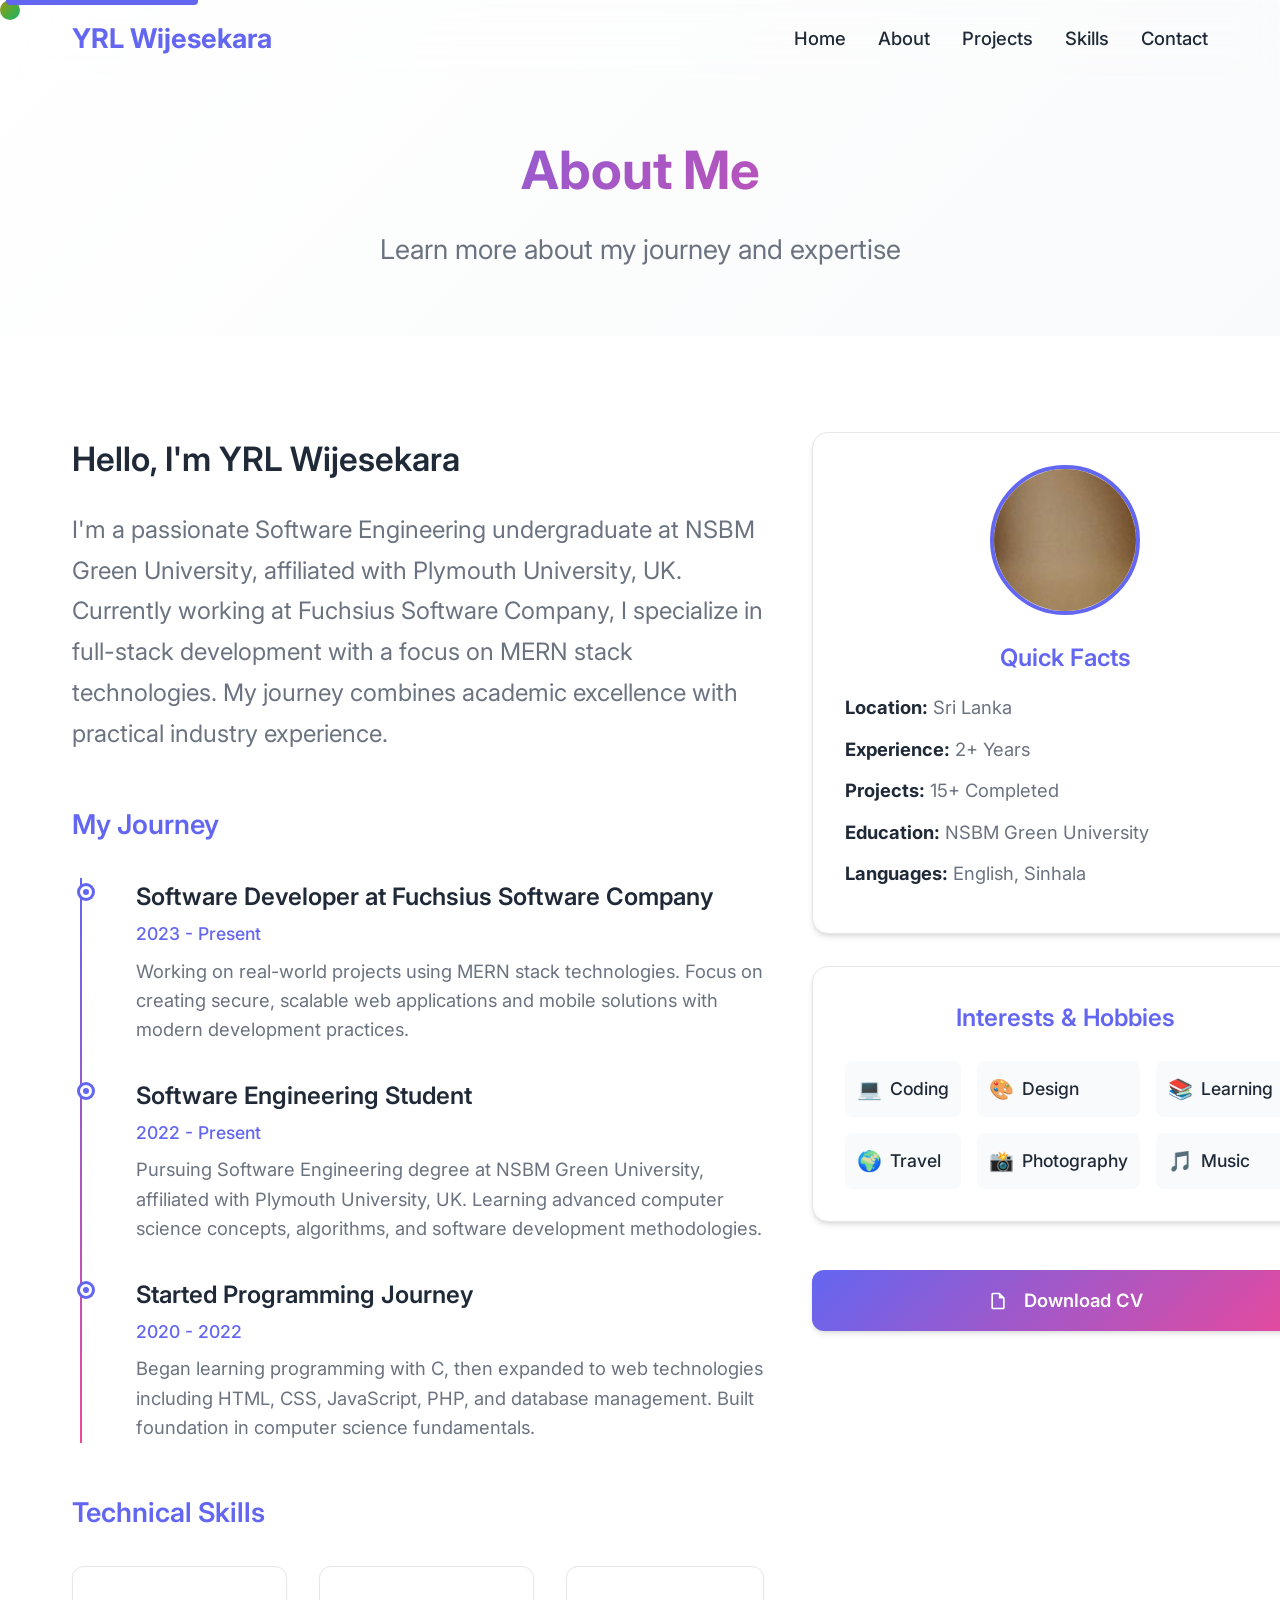
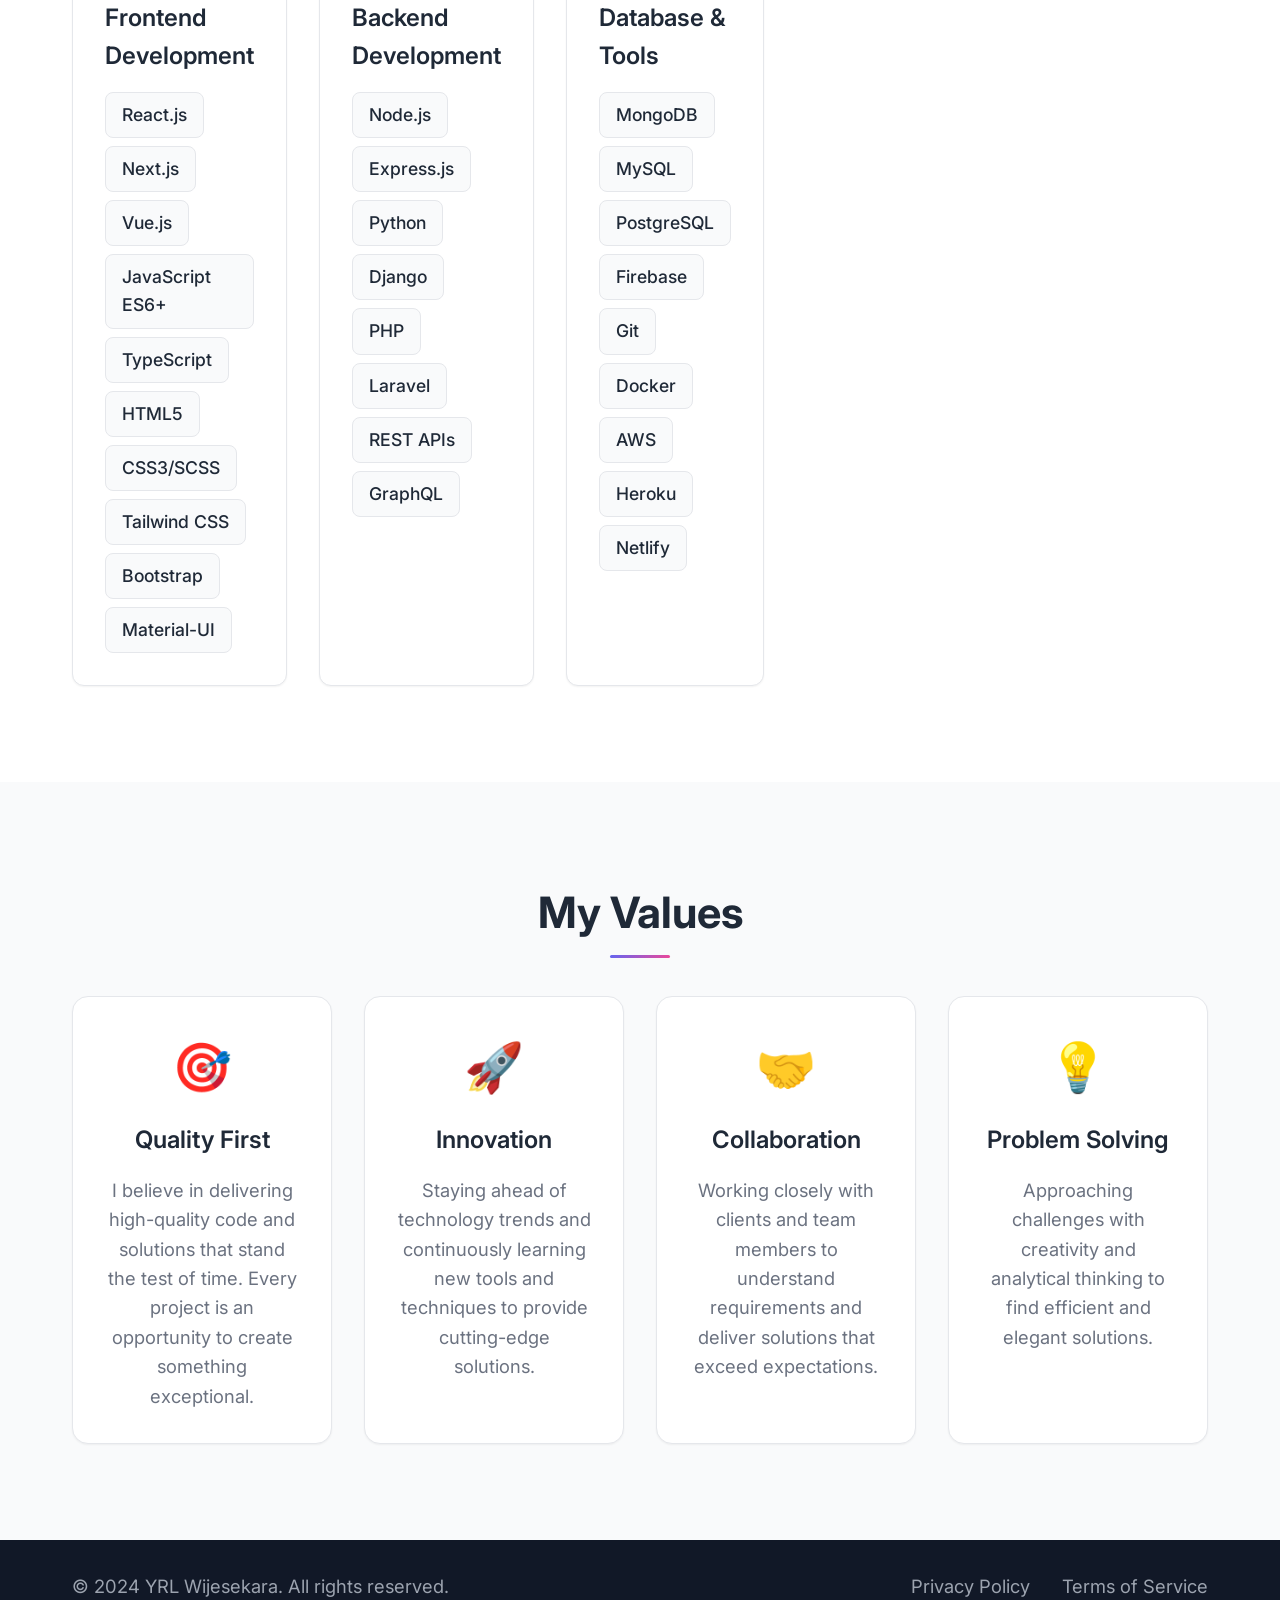
==== pages/about.html @ 7fda1eec "Create Home page of portfolio" ====
<!DOCTYPE html>
<html lang="en">
<head>
    <meta charset="UTF-8">
    <meta name="viewport" content="width=device-width, initial-scale=1.0">
    <title>About - YRL Wijesekara Portfolio</title>
    <link rel="stylesheet" href="../styles.css">
    <link rel="preconnect" href="https://fonts.googleapis.com">
    <link rel="preconnect" href="https://fonts.gstatic.com" crossorigin>
    <link href="https://fonts.googleapis.com/css2?family=Inter:wght@300;400;500;600;700&display=swap" rel="stylesheet">
    <link rel="stylesheet" href="https://cdn.jsdelivr.net/npm/bootstrap-icons@1.11.1/font/bootstrap-icons.css">
</head>
<body>
    <div class="cursor-follower"></div>
    
    <nav class="navbar" role="navigation" aria-label="Main navigation">
        <div class="nav-container">
            <a href="../index.html" class="nav-brand">YRL Wijesekara</a>
            <ul class="nav-menu">
                <li><a href="../index.html" class="nav-link">Home</a></li>
                <li><a href="about.html" class="nav-link active">About</a></li>
                <li><a href="projects.html" class="nav-link">Projects</a></li>
                <li><a href="skills.html" class="nav-link">Skills</a></li>
                <li><a href="contact.html" class="nav-link">Contact</a></li>
            </ul>
            <button class="nav-toggle" aria-label="Toggle navigation menu" id="navToggle">
                <i class="bi bi-list" id="menuIcon"></i>
            </button>
        </div>
        <div class="nav-progress"></div>
    </nav>

    <main>
        <section class="page-hero">
            <div class="container">
                <div class="page-hero-content">
                    <h1 class="page-title reveal-text">About Me</h1>
                    <p class="page-subtitle reveal-text">Learn more about my journey and expertise</p>
                </div>
            </div>
        </section>

        <section class="about-detailed">
            <div class="container">
                <div class="about-grid-detailed">
                    <div class="about-content">
                        <div class="about-intro reveal-text">
                            <h2>Hello, I'm YRL Wijesekara</h2>
                            <p>
                                I'm a passionate Software Engineering undergraduate at NSBM Green University, affiliated with Plymouth University, UK. 
                                Currently working at Fuchsius Software Company, I specialize in full-stack development with a focus on MERN stack technologies. 
                                My journey combines academic excellence with practical industry experience.
                            </p>
                        </div>

                        <div class="experience-timeline reveal-text">
                            <h3>My Journey</h3>
                            <div class="timeline">
                                <div class="timeline-item">
                                    <div class="timeline-dot"></div>
                                    <div class="timeline-content">
                                        <h4>Software Developer at Fuchsius Software Company</h4>
                                        <span class="timeline-date">2023 - Present</span>
                                        <p>Working on real-world projects using MERN stack technologies. 
                                           Focus on creating secure, scalable web applications and mobile solutions with modern development practices.</p>
                                    </div>
                                </div>
                                <div class="timeline-item">
                                    <div class="timeline-dot"></div>
                                    <div class="timeline-content">
                                        <h4>Software Engineering Student</h4>
                                        <span class="timeline-date">2022 - Present</span>
                                        <p>Pursuing Software Engineering degree at NSBM Green University, affiliated with Plymouth University, UK. 
                                           Learning advanced computer science concepts, algorithms, and software development methodologies.</p>
                                    </div>
                                </div>
                                <div class="timeline-item">
                                    <div class="timeline-dot"></div>
                                    <div class="timeline-content">
                                        <h4>Started Programming Journey</h4>
                                        <span class="timeline-date">2020 - 2022</span>
                                        <p>Began learning programming with C, then expanded to web technologies including HTML, CSS, JavaScript, 
                                           PHP, and database management. Built foundation in computer science fundamentals.</p>
                                    </div>
                                </div>
                            </div>
                        </div>

                        <div class="skills-detailed reveal-text">
                            <h3>Technical Skills</h3>
                            <div class="skills-categories">
                                <div class="skill-category-detailed">
                                    <h4>Frontend Development</h4>
                                    <div class="skills-list">
                                        <span class="skill-tag">React.js</span>
                                        <span class="skill-tag">Next.js</span>
                                        <span class="skill-tag">Vue.js</span>
                                        <span class="skill-tag">JavaScript ES6+</span>
                                        <span class="skill-tag">TypeScript</span>
                                        <span class="skill-tag">HTML5</span>
                                        <span class="skill-tag">CSS3/SCSS</span>
                                        <span class="skill-tag">Tailwind CSS</span>
                                        <span class="skill-tag">Bootstrap</span>
                                        <span class="skill-tag">Material-UI</span>
                                    </div>
                                </div>
                                <div class="skill-category-detailed">
                                    <h4>Backend Development</h4>
                                    <div class="skills-list">
                                        <span class="skill-tag">Node.js</span>
                                        <span class="skill-tag">Express.js</span>
                                        <span class="skill-tag">Python</span>
                                        <span class="skill-tag">Django</span>
                                        <span class="skill-tag">PHP</span>
                                        <span class="skill-tag">Laravel</span>
                                        <span class="skill-tag">REST APIs</span>
                                        <span class="skill-tag">GraphQL</span>
                                    </div>
                                </div>
                                <div class="skill-category-detailed">
                                    <h4>Database & Tools</h4>
                                    <div class="skills-list">
                                        <span class="skill-tag">MongoDB</span>
                                        <span class="skill-tag">MySQL</span>
                                        <span class="skill-tag">PostgreSQL</span>
                                        <span class="skill-tag">Firebase</span>
                                        <span class="skill-tag">Git</span>
                                        <span class="skill-tag">Docker</span>
                                        <span class="skill-tag">AWS</span>
                                        <span class="skill-tag">Heroku</span>
                                        <span class="skill-tag">Netlify</span>
                                    </div>
                                </div>
                            </div>
                        </div>
                    </div>
                    
                    <div class="about-sidebar">
                        <div class="profile-card reveal-text">
                            <div class="profile-image">
                                <img src="../assets/images/profile/image.jpeg" alt="Profile" loading="lazy">
                            </div>
                            <div class="profile-info">
                                <h3>Quick Facts</h3>
                                <ul class="facts-list">
                                    <li><strong>Location:</strong> Sri Lanka</li>
                                    <li><strong>Experience:</strong> 2+ Years</li>
                                    <li><strong>Projects:</strong> 15+ Completed</li>
                                    <li><strong>Education:</strong> NSBM Green University</li>
                                    <li><strong>Languages:</strong> English, Sinhala</li>
                                </ul>
                            </div>
                        </div>

                        <div class="interests-card reveal-text">
                            <h3>Interests & Hobbies</h3>
                            <div class="interests-grid">
                                <div class="interest-item">
                                    <span class="interest-icon">💻</span>
                                    <span>Coding</span>
                                </div>
                                <div class="interest-item">
                                    <span class="interest-icon">🎨</span>
                                    <span>Design</span>
                                </div>
                                <div class="interest-item">
                                    <span class="interest-icon">📚</span>
                                    <span>Learning</span>
                                </div>
                                <div class="interest-item">
                                    <span class="interest-icon">🌍</span>
                                    <span>Travel</span>
                                </div>
                                <div class="interest-item">
                                    <span class="interest-icon">📸</span>
                                    <span>Photography</span>
                                </div>
                                <div class="interest-item">
                                    <span class="interest-icon">🎵</span>
                                    <span>Music</span>
                                </div>
                            </div>
                        </div>

                        <div class="download-cv reveal-text">
                            <a href="#" class="btn btn-primary btn-full">
                                <svg viewBox="0 0 24 24" width="20" height="20">
                                    <path fill="currentColor" d="M14,2H6A2,2 0 0,0 4,4V20A2,2 0 0,0 6,22H18A2,2 0 0,0 20,20V8L14,2M18,20H6V4H13V9H18V20Z"/>
                                </svg>
                                Download CV
                            </a>
                        </div>
                    </div>
                </div>
            </div>
        </section>

        <section class="values-section">
            <div class="container">
                <h2 class="section-title reveal-text">My Values</h2>
                <div class="values-grid">
                    <div class="value-card reveal-text">
                        <div class="value-icon">🎯</div>
                        <h3>Quality First</h3>
                        <p>I believe in delivering high-quality code and solutions that stand the test of time. Every project is an opportunity to create something exceptional.</p>
                    </div>
                    <div class="value-card reveal-text">
                        <div class="value-icon">🚀</div>
                        <h3>Innovation</h3>
                        <p>Staying ahead of technology trends and continuously learning new tools and techniques to provide cutting-edge solutions.</p>
                    </div>
                    <div class="value-card reveal-text">
                        <div class="value-icon">🤝</div>
                        <h3>Collaboration</h3>
                        <p>Working closely with clients and team members to understand requirements and deliver solutions that exceed expectations.</p>
                    </div>
                    <div class="value-card reveal-text">
                        <div class="value-icon">💡</div>
                        <h3>Problem Solving</h3>
                        <p>Approaching challenges with creativity and analytical thinking to find efficient and elegant solutions.</p>
                    </div>
                </div>
            </div>
        </section>
    </main>

    <footer class="footer">
        <div class="container">
            <div class="footer-content">
                <p>&copy; 2024 YRL Wijesekara. All rights reserved.</p>
                <div class="footer-links">
                    <a href="#" class="footer-link">Privacy Policy</a>
                    <a href="#" class="footer-link">Terms of Service</a>
                </div>
            </div>
        </div>
    </footer>

    <script src="../script.js"></script>
</body>
</html>
---- styles.css ----
:root {
  --primary-color: #6366f1;
  --primary-dark: #4f46e5;
  --secondary-color: #ec4899;
  --accent-color: #10b981;
  --text-primary: #1f2937;
  --text-secondary: #6b7280;
  --text-light: #9ca3af;
  --bg-primary: #ffffff;
  --bg-secondary: #f9fafb;
  --bg-dark: #111827;
  --surface: #ffffff;
  --surface-hover: #f3f4f6;
  --border-color: #e5e7eb;
  --shadow-sm: 0 1px 2px 0 rgb(0 0 0 / 0.05);
  --shadow-md: 0 4px 6px -1px rgb(0 0 0 / 0.1), 0 2px 4px -2px rgb(0 0 0 / 0.1);
  --shadow-lg: 0 10px 15px -3px rgb(0 0 0 / 0.1), 0 4px 6px -4px rgb(0 0 0 / 0.1);
  --shadow-xl: 0 20px 25px -5px rgb(0 0 0 / 0.1), 0 8px 10px -6px rgb(0 0 0 / 0.1);
  --gradient-primary: linear-gradient(135deg, var(--primary-color), var(--secondary-color));
  --gradient-secondary: linear-gradient(135deg, var(--accent-color), var(--primary-color));
  --glass-bg: rgba(255, 255, 255, 0.1);
  --glass-border: rgba(255, 255, 255, 0.2);
  --blur-amount: blur(20px);
  --border-radius-sm: 0.375rem;
  --border-radius-md: 0.5rem;
  --border-radius-lg: 0.75rem;
  --border-radius-xl: 1rem;
  --transition-fast: 0.15s ease;
  --transition-normal: 0.3s ease;
  --transition-slow: 0.5s ease;
  --font-size-xs: clamp(0.75rem, 0.7rem + 0.25vw, 1rem);
  --font-size-sm: clamp(0.875rem, 0.8rem + 0.375vw, 1.125rem);
  --font-size-base: clamp(1rem, 0.95rem + 0.25vw, 1.25rem);
  --font-size-lg: clamp(1.125rem, 1rem + 0.625vw, 1.5rem);
  --font-size-xl: clamp(1.25rem, 1.1rem + 0.75vw, 1.875rem);
  --font-size-2xl: clamp(1.5rem, 1.3rem + 1vw, 2.25rem);
  --font-size-3xl: clamp(1.875rem, 1.6rem + 1.375vw, 3rem);
  --font-size-4xl: clamp(2.25rem, 1.9rem + 1.75vw, 3.75rem);
  --container-padding: clamp(1rem, 4vw, 2rem);
  --section-padding: clamp(3rem, 8vw, 6rem);
}

@media (prefers-color-scheme: dark) {
  :root {
    --text-primary: #f9fafb;
    --text-secondary: #d1d5db;
    --text-light: #9ca3af;
    --bg-primary: #111827;
    --bg-secondary: #1f2937;
    --bg-dark: #030712;
    --surface: #1f2937;
    --surface-hover: #374151;
    --border-color: #374151;
    --glass-bg: rgba(0, 0, 0, 0.3);
    --glass-border: rgba(255, 255, 255, 0.1);
  }
}

@media (prefers-reduced-motion: reduce) {
  *,
  *::before,
  *::after {
    animation-duration: 0.01ms !important;
    animation-iteration-count: 1 !important;
    transition-duration: 0.01ms !important;
  }
}

* {
  margin: 0;
  padding: 0;
  box-sizing: border-box;
}

html {
  scroll-behavior: smooth;
  scroll-padding-top: 4rem;
}

body {
  font-family: 'Inter', -apple-system, BlinkMacSystemFont, 'Segoe UI', Roboto, sans-serif;
  font-size: var(--font-size-base);
  line-height: 1.6;
  color: var(--text-primary);
  background-color: var(--bg-primary);
  overflow-x: hidden;
}

.container {
  max-width: 1200px;
  margin: 0 auto;
  padding: 0 var(--container-padding);
}

.cursor-follower {
  position: fixed;
  top: 0;
  left: 0;
  width: 20px;
  height: 20px;
  background: var(--gradient-primary);
  border-radius: 50%;
  pointer-events: none;
  z-index: 9999;
  opacity: 0;
  transform: translate(-50%, -50%);
  transition: opacity var(--transition-fast), transform var(--transition-fast);
  mix-blend-mode: difference;
}

.navbar {
  position: fixed;
  top: 0;
  left: 0;
  right: 0;
  z-index: 1000;
  background: rgba(255, 255, 255, 0.95);
  backdrop-filter: var(--blur-amount);
  border-bottom: 1px solid var(--border-color);
  transition: all var(--transition-normal);
}

.nav-container {
  display: flex;
  justify-content: space-between;
  align-items: center;
  padding: 1rem var(--container-padding);
  max-width: 1200px;
  margin: 0 auto;
}

.nav-brand {
  font-size: var(--font-size-xl);
  font-weight: 700;
  color: var(--primary-color);
  text-decoration: none;
  transition: transform var(--transition-fast);
}

.nav-brand:hover {
  transform: scale(1.05);
}

.nav-menu {
  display: none;
  list-style: none;
  gap: 2rem;
}

.nav-link {
  color: var(--text-primary);
  text-decoration: none;
  font-weight: 500;
  position: relative;
  transition: color var(--transition-fast);
}

.nav-link::after {
  content: '';
  position: absolute;
  bottom: -4px;
  left: 0;
  width: 0;
  height: 2px;
  background: var(--gradient-primary);
  transition: width var(--transition-normal);
}

.nav-link:hover {
  color: var(--primary-color);
}

.nav-link:hover::after {
  width: 100%;
}

.nav-toggle {
  display: none;
  background: none;
  border: none;
  cursor: pointer;
  padding: 8px;
  font-size: 1.5rem;
  color: var(--text-primary);
  transition: color var(--transition-normal);
}

.nav-toggle:hover {
  color: var(--primary-color);
}

.nav-toggle i {
  transition: transform var(--transition-normal);
}

.nav-progress {
  position: absolute;
  bottom: 0;
  left: 0;
  height: 2px;
  background: var(--gradient-primary);
  width: 0;
  transition: width var(--transition-fast);
}

.hero {
  min-height: 100vh;
  display: flex;
  align-items: center;
  background: linear-gradient(135deg, var(--bg-primary) 0%, var(--bg-secondary) 100%);
  position: relative;
  overflow: hidden;
}

.hero::before {
  content: '';
  position: absolute;
  top: 0;
  left: 0;
  right: 0;
  bottom: 0;
  background: radial-gradient(circle at 20% 80%, rgba(99, 102, 241, 0.1) 0%, transparent 50%),
              radial-gradient(circle at 80% 20%, rgba(236, 72, 153, 0.1) 0%, transparent 50%);
  pointer-events: none;
}

.hero-container {
  display: grid;
  grid-template-columns: 1fr;
  gap: 3rem;
  align-items: center;
  justify-items: center;
  position: relative;
  z-index: 1;
  min-height: 80vh;
  text-align: center;
}

.hero-content {
  text-align: center;
  max-width: 800px;
  width: 100%;
}

.hero-visual {
  display: flex;
  justify-content: center;
  align-items: center;
  position: relative;
}

.hero-title {
  font-size: var(--font-size-4xl);
  font-weight: 700;
  margin-bottom: 1rem;
  line-height: 1.2;
}

.hero-name {
  background: var(--gradient-primary);
  -webkit-background-clip: text;
  background-clip: text;
  -webkit-text-fill-color: transparent;
  display: block;
}

.hero-subtitle {
  font-size: var(--font-size-xl);
  color: var(--text-secondary);
  margin-bottom: 1rem;
  font-weight: 500;
}

.hero-description {
  font-size: var(--font-size-lg);
  color: var(--text-secondary);
  margin-bottom: 2rem;
  max-width: 600px;
  margin-left: auto;
  margin-right: auto;
}

.hero-buttons {
  display: flex;
  flex-wrap: wrap;
  gap: 1rem;
  justify-content: center;
}

.btn {
  display: inline-flex;
  align-items: center;
  gap: 0.5rem;
  padding: 1rem 2rem;
  border: none;
  border-radius: var(--border-radius-lg);
  font-size: var(--font-size-base);
  font-weight: 600;
  text-decoration: none;
  cursor: pointer;
  transition: all var(--transition-normal);
  position: relative;
  overflow: hidden;
}

.btn::before {
  content: '';
  position: absolute;
  top: 0;
  left: -100%;
  width: 100%;
  height: 100%;
  background: linear-gradient(90deg, transparent, rgba(255, 255, 255, 0.2), transparent);
  transition: left var(--transition-slow);
}

.btn:hover::before {
  left: 100%;
}

.btn-primary {
  background: var(--gradient-primary);
  color: white;
  box-shadow: var(--shadow-md);
}

.btn-primary:hover {
  transform: translateY(-2px);
  box-shadow: var(--shadow-lg);
}

.btn-secondary {
  background: transparent;
  color: var(--primary-color);
  border: 2px solid var(--primary-color);
}

.btn-secondary:hover {
  background: var(--primary-color);
  color: white;
  transform: translateY(-2px);
}

.hero-visual {
  display: flex;
  justify-content: center;
  align-items: center;
  position: relative;
  min-height: 300px;
}

.floating-shapes {
  position: relative;
  width: 300px;
  height: 300px;
}

.shape {
  position: absolute;
  border-radius: var(--border-radius-xl);
  background: var(--gradient-primary);
  opacity: 0.1;
  animation: float 6s ease-in-out infinite;
}

.shape-1 {
  width: 100px;
  height: 100px;
  top: 20%;
  left: 10%;
  animation-delay: 0s;
}

.shape-2 {
  width: 80px;
  height: 80px;
  top: 60%;
  right: 20%;
  animation-delay: 2s;
}

.shape-3 {
  width: 60px;
  height: 60px;
  bottom: 10%;
  left: 50%;
  animation-delay: 4s;
}

@keyframes float {
  0%, 100% { transform: translateY(0px) rotate(0deg); }
  33% { transform: translateY(-20px) rotate(5deg); }
  66% { transform: translateY(10px) rotate(-3deg); }
}

section {
  padding: var(--section-padding) 0;
}

.section-title {
  font-size: var(--font-size-3xl);
  font-weight: 700;
  text-align: center;
  margin-bottom: 3rem;
  position: relative;
}

.section-title::after {
  content: '';
  position: absolute;
  bottom: -10px;
  left: 50%;
  transform: translateX(-50%);
  width: 60px;
  height: 3px;
  background: var(--gradient-primary);
  border-radius: 2px;
}

.about {
  background: var(--bg-secondary);
}

.about-grid {
  display: grid;
  grid-template-columns: 1fr;
  gap: 3rem;
  align-items: center;
}

.about-text p {
  font-size: var(--font-size-lg);
  color: var(--text-secondary);
  margin-bottom: 1.5rem;
  line-height: 1.7;
}

.stats {
  display: grid;
  grid-template-columns: repeat(auto-fit, minmax(150px, 1fr));
  gap: 2rem;
  margin-top: 2rem;
}

.stat-item {
  text-align: center;
  padding: 1.5rem;
  background: var(--surface);
  border-radius: var(--border-radius-lg);
  box-shadow: var(--shadow-sm);
  transition: transform var(--transition-normal), box-shadow var(--transition-normal);
}

.stat-item:hover {
  transform: translateY(-5px);
  box-shadow: var(--shadow-md);
}

.stat-number {
  display: block;
  font-size: var(--font-size-3xl);
  font-weight: 700;
  color: var(--primary-color);
  margin-bottom: 0.5rem;
}

.stat-label {
  font-size: var(--font-size-sm);
  color: var(--text-secondary);
  font-weight: 500;
}

.about-image {
  display: flex;
  justify-content: center;
}

.image-placeholder {
  width: 300px;
  height: 400px;
  background: var(--gradient-primary);
  border-radius: var(--border-radius-xl);
  position: relative;
  overflow: hidden;
}

.image-overlay {
  position: absolute;
  top: 0;
  left: 0;
  right: 0;
  bottom: 0;
  background: rgba(0, 0, 0, 0.2);
  opacity: 0;
  transition: opacity var(--transition-normal);
}

.image-placeholder:hover .image-overlay {
  opacity: 1;
}

.projects-grid {
  display: grid;
  grid-template-columns: repeat(auto-fit, minmax(300px, 1fr));
  gap: 2rem;
}

.project-card {
  background: var(--surface);
  border-radius: var(--border-radius-xl);
  overflow: hidden;
  box-shadow: var(--shadow-sm);
  transition: all var(--transition-normal);
  border: 1px solid var(--border-color);
}

.project-card:hover {
  transform: translateY(-10px);
  box-shadow: var(--shadow-xl);
  border-color: var(--primary-color);
}

.project-image {
  position: relative;
  height: 200px;
  overflow: hidden;
}

.project-placeholder {
  width: 100%;
  height: 100%;
  background: var(--gradient-secondary);
  transition: transform var(--transition-slow);
}

.project-card:hover .project-placeholder {
  transform: scale(1.1);
}

.project-overlay {
  position: absolute;
  top: 0;
  left: 0;
  right: 0;
  bottom: 0;
  background: rgba(0, 0, 0, 0.8);
  display: flex;
  align-items: center;
  justify-content: center;
  opacity: 0;
  transition: opacity var(--transition-normal);
}

.project-card:hover .project-overlay {
  opacity: 1;
}

.project-links {
  display: flex;
  gap: 1rem;
}

.project-link {
  display: flex;
  align-items: center;
  justify-content: center;
  width: 50px;
  height: 50px;
  background: var(--surface);
  border-radius: 50%;
  color: var(--text-primary);
  text-decoration: none;
  transition: all var(--transition-normal);
}

.project-link:hover {
  background: var(--primary-color);
  color: white;
  transform: scale(1.1);
}

.project-content {
  padding: 1.5rem;
}

.project-title {
  font-size: var(--font-size-xl);
  font-weight: 600;
  margin-bottom: 0.5rem;
  color: var(--text-primary);
}

.project-description {
  color: var(--text-secondary);
  margin-bottom: 1rem;
  line-height: 1.6;
}

.project-tech {
  display: flex;
  flex-wrap: wrap;
  gap: 0.5rem;
}

.tech-tag {
  padding: 0.25rem 0.75rem;
  background: var(--bg-secondary);
  color: var(--primary-color);
  border-radius: var(--border-radius-sm);
  font-size: var(--font-size-sm);
  font-weight: 500;
  border: 1px solid var(--border-color);
}

.skills {
  background: var(--bg-secondary);
}

.skills-grid {
  display: grid;
  grid-template-columns: repeat(auto-fit, minmax(300px, 1fr));
  gap: 2rem;
}

.skill-category {
  background: var(--surface);
  padding: 2rem;
  border-radius: var(--border-radius-xl);
  box-shadow: var(--shadow-sm);
  transition: transform var(--transition-normal), box-shadow var(--transition-normal);
}

.skill-category:hover {
  transform: translateY(-5px);
  box-shadow: var(--shadow-lg);
}

.skill-category-title {
  font-size: var(--font-size-xl);
  font-weight: 600;
  margin-bottom: 1.5rem;
  color: var(--primary-color);
}

.skill-items {
  display: flex;
  flex-direction: column;
  gap: 1rem;
}

.skill-item {
  display: flex;
  flex-direction: column;
  gap: 0.5rem;
}

.skill-name {
  font-weight: 500;
  color: var(--text-primary);
}

.skill-bar {
  height: 8px;
  background: var(--bg-secondary);
  border-radius: 4px;
  overflow: hidden;
  position: relative;
}

.skill-progress {
  height: 100%;
  background: var(--gradient-primary);
  border-radius: 4px;
  width: 0;
  transition: width 1s ease-out;
  position: relative;
}

.skill-progress::after {
  content: '';
  position: absolute;
  top: 0;
  left: -100%;
  width: 100%;
  height: 100%;
  background: linear-gradient(90deg, transparent, rgba(255, 255, 255, 0.4), transparent);
  animation: shimmer 2s infinite;
}

@keyframes shimmer {
  0% { left: -100%; }
  100% { left: 100%; }
}

.contact-content {
  display: grid;
  grid-template-columns: 1fr;
  gap: 3rem;
  max-width: 1000px;
  margin: 0 auto;
}

/* Wider form specifically for index page */
#contact .contact-form {
  max-width: 600px;
  width: 100%;
  margin: 0 auto;
}

.contact-info h3 {
  font-size: var(--font-size-2xl);
  font-weight: 600;
  margin-bottom: 1rem;
  color: var(--text-primary);
}

.contact-info p {
  font-size: var(--font-size-lg);
  color: var(--text-secondary);
  margin-bottom: 2rem;
  line-height: 1.6;
}

.contact-methods {
  display: flex;
  flex-direction: column;
  gap: 1rem;
}

.contact-method {
  display: flex;
  align-items: center;
  gap: 1rem;
  padding: 1rem;
  background: var(--surface);
  border-radius: var(--border-radius-lg);
  text-decoration: none;
  color: var(--text-primary);
  transition: all var(--transition-normal);
  border: 1px solid var(--border-color);
}

.contact-method:hover {
  background: var(--surface-hover);
  transform: translateX(10px);
  border-color: var(--primary-color);
}

.contact-method svg {
  color: var(--primary-color);
  flex-shrink: 0;
}

.contact-form {
  background: var(--surface);
  padding: 2rem;
  border-radius: var(--border-radius-xl);
  box-shadow: var(--shadow-md);
  border: 1px solid var(--border-color);
}

.form-group {
  position: relative;
  margin-bottom: 2rem;
}

.form-group input,
.form-group textarea {
  width: 100%;
  padding: 1rem;
  border: 2px solid var(--border-color);
  border-radius: var(--border-radius-md);
  background: var(--bg-primary);
  font-size: var(--font-size-base);
  color: var(--text-primary);
  transition: border-color var(--transition-normal);
  resize: vertical;
}

.form-group input:focus,
.form-group textarea:focus {
  outline: none;
  border-color: var(--primary-color);
}

.form-group label {
  position: absolute;
  top: 1rem;
  left: 1rem;
  font-size: var(--font-size-base);
  color: var(--text-light);
  pointer-events: none;
  transition: all var(--transition-normal);
}

.form-group input:focus + label,
.form-group textarea:focus + label,
.form-group input:valid + label,
.form-group textarea:valid + label {
  top: -0.5rem;
  left: 0.75rem;
  font-size: var(--font-size-sm);
  color: var(--primary-color);
  background: var(--surface);
  padding: 0 0.5rem;
}

.footer {
  background: var(--bg-dark);
  color: var(--text-light);
  padding: 2rem 0;
}

.footer-content {
  display: flex;
  flex-direction: column;
  align-items: center;
  gap: 1rem;
  text-align: center;
}

.footer-links {
  display: flex;
  gap: 2rem;
}

.footer-link {
  color: var(--text-light);
  text-decoration: none;
  transition: color var(--transition-fast);
}

.footer-link:hover {
  color: var(--primary-color);
}

.reveal-text {
  opacity: 0;
  transform: translateY(50px);
  transition: all var(--transition-slow);
}

.reveal-text.revealed {
  opacity: 1;
  transform: translateY(0);
}

/* Mobile Menu Styles */
@media (max-width: 767px) {
  .nav-toggle {
    display: block;
  }
  
  .nav-menu {
    position: fixed;
    top: 70px;
    left: 0;
    right: 0;
    background: var(--surface);
    backdrop-filter: var(--blur-amount);
    flex-direction: column;
    align-items: center;
    padding: 2rem 0;
    box-shadow: var(--shadow-lg);
    border-top: 1px solid var(--border-color);
    transform: translateY(-100%);
    opacity: 0;
    visibility: hidden;
    transition: all var(--transition-normal);
    z-index: 999;
    max-height: calc(100vh - 70px);
    overflow-y: auto;
  }
  
  .nav-menu.active {
    transform: translateY(0);
    opacity: 1;
    visibility: visible;
  }
  
  .nav-menu li {
    margin: 0.75rem 0;
    width: 100%;
    text-align: center;
  }
  
  .nav-link {
    font-size: var(--font-size-lg);
    padding: 1rem 2rem;
    display: block;
    width: 100%;
    border-radius: var(--border-radius-md);
    transition: all var(--transition-normal);
    position: relative;
  }
  
  .nav-link:hover {
    background: var(--bg-secondary);
    color: var(--primary-color);
    transform: translateX(5px);
  }
  
  .nav-link.active {
    background: var(--gradient-primary);
    color: white;
  }
}

@media (min-width: 768px) {
  .nav-menu {
    display: flex;
  }
  
  .nav-toggle {
    display: none;
  }
  
  .hero-container {
    grid-template-columns: 1fr 1fr;
    text-align: left;
  }
  
  .hero-content {
    text-align: left;
  }
  
  .hero-buttons {
    justify-content: flex-start;
  }
  
  .about-grid {
    grid-template-columns: 1fr 1fr;
  }
  
  .contact-content {
    grid-template-columns: 1fr 1fr;
  }
  
  .contact-methods {
    flex-direction: row;
  }
  
  .footer-content {
    flex-direction: row;
    justify-content: space-between;
  }
}

@media (min-width: 1024px) {
  .floating-shapes {
    width: 400px;
    height: 400px;
  }
  
  .projects-grid {
    grid-template-columns: repeat(3, 1fr);
  }
  
  .stats {
    grid-template-columns: repeat(3, 1fr);
  }
}

@media (min-width: 1200px) {
  .hero-visual {
    min-height: 500px;
  }
  
  .floating-shapes {
    width: 500px;
    height: 500px;
  }
}

@media (hover: hover) {
  .cursor-follower {
    opacity: 1;
  }
}

@supports (backdrop-filter: blur(20px)) {
  .navbar {
    background: var(--glass-bg);
    backdrop-filter: var(--blur-amount);
    border: 1px solid var(--glass-border);
  }
  
  .skill-category,
  .project-card,
  .contact-form {
    background: var(--glass-bg);
    backdrop-filter: var(--blur-amount);
    border: 1px solid var(--glass-border);
  }
}

@media (prefers-color-scheme: dark) {
  .navbar {
    background: rgba(17, 24, 39, 0.95);
    border-bottom-color: var(--border-color);
  }
  
  .hero {
    background: linear-gradient(135deg, var(--bg-primary) 0%, var(--bg-secondary) 100%);
  }
}

/* Additional styles for multi-page portfolio */

.profile-img {
  width: 100%;
  height: 100%;
  object-fit: cover;
  border-radius: var(--border-radius-xl);
}

.project-img {
  width: 100%;
  height: 100%;
  object-fit: cover;
  transition: transform var(--transition-slow);
}

.project-header {
  display: flex;
  align-items: center;
  gap: 0.75rem;
  margin-bottom: 0.5rem;
}

.project-emoji {
  font-size: 1.5rem;
}

.project-subtitle {
  font-size: var(--font-size-sm);
  color: var(--primary-color);
  font-weight: 600;
  margin-bottom: 0.5rem;
}

/* Page Hero Styles */
.page-hero {
  padding: 8rem 0 4rem;
  background: linear-gradient(135deg, var(--bg-primary) 0%, var(--bg-secondary) 100%);
  text-align: center;
}

.page-title {
  font-size: var(--font-size-4xl);
  font-weight: 700;
  margin-bottom: 1rem;
  background: var(--gradient-primary);
  -webkit-background-clip: text;
  background-clip: text;
  -webkit-text-fill-color: transparent;
}

.page-subtitle {
  font-size: var(--font-size-xl);
  color: var(--text-secondary);
  max-width: 600px;
  margin: 0 auto;
}

/* About Page Styles */
.about-detailed {
  padding: var(--section-padding) 0;
}

.about-grid-detailed {
  display: grid;
  grid-template-columns: 1fr;
  gap: 3rem;
}

.about-intro h2 {
  font-size: var(--font-size-2xl);
  font-weight: 600;
  margin-bottom: 1.5rem;
  color: var(--text-primary);
}

.about-intro p {
  font-size: var(--font-size-lg);
  line-height: 1.7;
  color: var(--text-secondary);
}

.experience-timeline {
  margin: 3rem 0;
}

.experience-timeline h3 {
  font-size: var(--font-size-xl);
  font-weight: 600;
  margin-bottom: 2rem;
  color: var(--primary-color);
}

.timeline {
  position: relative;
  padding-left: 2rem;
}

.timeline::before {
  content: '';
  position: absolute;
  left: 0.5rem;
  top: 0;
  bottom: 0;
  width: 2px;
  background: var(--gradient-primary);
}

.timeline-item {
  position: relative;
  margin-bottom: 2rem;
  padding-left: 2rem;
}

.timeline-dot {
  position: absolute;
  left: -1.5rem;
  top: 0.5rem;
  width: 12px;
  height: 12px;
  background: var(--primary-color);
  border-radius: 50%;
  border: 3px solid var(--bg-primary);
  box-shadow: 0 0 0 3px var(--primary-color);
}

.timeline-content h4 {
  font-size: var(--font-size-lg);
  font-weight: 600;
  color: var(--text-primary);
  margin-bottom: 0.25rem;
}

.timeline-date {
  font-size: var(--font-size-sm);
  color: var(--primary-color);
  font-weight: 500;
  margin-bottom: 0.5rem;
  display: block;
}

.timeline-content p {
  color: var(--text-secondary);
  line-height: 1.6;
}


.skills-detailed h3 {
  font-size: var(--font-size-xl);
  font-weight: 600;
  margin-bottom: 2rem;
  color: var(--primary-color);
}

.skills-categories {
  display: grid;
  gap: 2rem;
}

.skill-category-detailed {
  
  background: var(--surface);
  padding: 2rem;
  border-radius: var(--border-radius-lg);
  box-shadow: var(--shadow-sm);
  border: 1px solid var(--border-color);
}

.skill-category-detailed h4 {
  font-size: var(--font-size-lg);
  font-weight: 600;
  margin-bottom: 1rem;
  color: var(--text-primary);
}

.skills-list {
  display: flex;
  flex-wrap: wrap;
  gap: 0.5rem;
}

.skill-tag {
  padding: 0.5rem 1rem;
  background: var(--bg-secondary);
  color: var(--text-primary);
  border-radius: var(--border-radius-md);
  font-size: var(--font-size-sm);
  font-weight: 500;
  border: 1px solid var(--border-color);
  transition: all var(--transition-normal);
}

.skill-tag:hover {
  background: var(--primary-color);
  color: white;
  transform: translateY(-2px);
}

.about-sidebar {
  display: flex;
  flex-direction: column;
  gap: 2rem;
}

.profile-card {
  background: var(--surface);
  padding: 2rem;
  border-radius: var(--border-radius-xl);
  box-shadow: var(--shadow-md);
  border: 1px solid var(--border-color);
  text-align: center;
}

.profile-image {
  width: 150px;
  height: 150px;
  margin: 0 auto 1.5rem;
  border-radius: 50%;
  overflow: hidden;
  border: 4px solid var(--primary-color);
}

.profile-info h3 {
  font-size: var(--font-size-lg);
  font-weight: 600;
  margin-bottom: 1rem;
  color: var(--primary-color);
}

.facts-list {
  list-style: none;
  text-align: left;
}

.facts-list li {
  margin-bottom: 0.75rem;
  color: var(--text-secondary);
}

.facts-list strong {
  color: var(--text-primary);
}

.interests-card {
  background: var(--surface);
  padding: 2rem;
  border-radius: var(--border-radius-xl);
  box-shadow: var(--shadow-md);
  border: 1px solid var(--border-color);
}

.interests-card h3 {
  font-size: var(--font-size-lg);
  font-weight: 600;
  margin-bottom: 1.5rem;
  color: var(--primary-color);
  text-align: center;
}

.interests-grid {
  display: grid;
  grid-template-columns: repeat(2, 1fr);
  gap: 1rem;
}

.interest-item {
  display: flex;
  align-items: center;
  gap: 0.5rem;
  padding: 0.75rem;
  background: var(--bg-secondary);
  border-radius: var(--border-radius-md);
  font-size: var(--font-size-sm);
  font-weight: 500;
  transition: transform var(--transition-normal);
}

.interest-item:hover {
  transform: scale(1.05);
}

.interest-icon {
  font-size: 1.25rem;
}

.download-cv {
  margin-top: 1rem;
}

.btn-full {
  width: 100%;
  justify-content: center;
}

.btn svg {
  margin-right: 0.5rem;
}

.values-section {
  padding: var(--section-padding) 0;
  background: var(--bg-secondary);
}

.values-grid {
  display: grid;
  grid-template-columns: repeat(auto-fit, minmax(250px, 1fr));
  gap: 2rem;
  margin-top: 3rem;
}

.value-card {
  background: var(--surface);
  padding: 2rem;
  border-radius: var(--border-radius-xl);
  box-shadow: var(--shadow-sm);
  border: 1px solid var(--border-color);
  text-align: center;
  transition: transform var(--transition-normal), box-shadow var(--transition-normal);
}

.value-card:hover {
  transform: translateY(-5px);
  box-shadow: var(--shadow-lg);
}

.value-icon {
  font-size: 3rem;
  margin-bottom: 1rem;
}

.value-card h3 {
  font-size: var(--font-size-lg);
  font-weight: 600;
  margin-bottom: 1rem;
  color: var(--text-primary);
}

.value-card p {
  color: var(--text-secondary);
  line-height: 1.6;
}

/* Projects Page Styles */
.projects-filter {
  padding: 2rem 0;
  background: var(--bg-secondary);
}

.filter-buttons {
  display: flex;
  justify-content: center;
  flex-wrap: wrap;
  gap: 1rem;
}

.filter-btn {
  padding: 0.75rem 1.5rem;
  background: var(--surface);
  border: 1px solid var(--border-color);
  border-radius: var(--border-radius-lg);
  font-size: var(--font-size-sm);
  font-weight: 500;
  color: var(--text-primary);
  cursor: pointer;
  transition: all var(--transition-normal);
}

.filter-btn:hover,
.filter-btn.active {
  background: var(--primary-color);
  color: white;
  border-color: var(--primary-color);
  transform: translateY(-2px);
}

.projects-showcase {
  padding: var(--section-padding) 0;
}

.projects-grid-extended {
  display: grid;
  gap: 3rem;
}

.project-card-extended {
  background: var(--surface);
  border-radius: var(--border-radius-xl);
  overflow: hidden;
  box-shadow: var(--shadow-md);
  border: 1px solid var(--border-color);
  transition: all var(--transition-normal);
}

.project-card-extended:hover {
  transform: translateY(-10px);
  box-shadow: var(--shadow-xl);
}

.project-image-extended {
  position: relative;
  height: 300px;
  overflow: hidden;
}

.project-overlay-extended {
  position: absolute;
  top: 0;
  left: 0;
  right: 0;
  bottom: 0;
  background: rgba(0, 0, 0, 0.8);
  display: flex;
  align-items: center;
  justify-content: center;
  opacity: 0;
  transition: opacity var(--transition-normal);
}

.project-card-extended:hover .project-overlay-extended {
  opacity: 1;
}

.project-actions {
  display: flex;
  gap: 1rem;
}

.btn-sm {
  padding: 0.5rem 1rem;
  font-size: var(--font-size-sm);
}

.project-content-extended {
  padding: 2rem;
}

.project-meta {
  flex: 1;
}

.project-category {
  font-size: var(--font-size-xs);
  color: var(--primary-color);
  font-weight: 600;
  text-transform: uppercase;
  letter-spacing: 0.05em;
}

.project-features {
  margin: 1.5rem 0;
}

.project-features h4 {
  font-size: var(--font-size-base);
  font-weight: 600;
  margin-bottom: 0.75rem;
  color: var(--text-primary);
}

.project-features ul {
  list-style: none;
  padding: 0;
}

.project-features li {
  padding: 0.25rem 0;
  color: var(--text-secondary);
  position: relative;
  padding-left: 1.5rem;
}

.project-features li::before {
  content: '✓';
  position: absolute;
  left: 0;
  color: var(--accent-color);
  font-weight: bold;
}

.project-tech-extended {
  display: flex;
  flex-wrap: wrap;
  gap: 0.5rem;
  margin-top: 1.5rem;
}

.cta-section {
  padding: var(--section-padding) 0;
  background: var(--gradient-primary);
  text-align: center;
}

.cta-content {
  color: white;
}

.cta-content h2 {
  font-size: var(--font-size-3xl);
  font-weight: 700;
  margin-bottom: 1rem;
}

.cta-content p {
  font-size: var(--font-size-lg);
  margin-bottom: 2rem;
  opacity: 0.9;
}

.btn-lg {
  padding: 1.25rem 2.5rem;
  font-size: var(--font-size-lg);
  background: white;
  color: var(--primary-color);
}

.btn-lg:hover {
  background: var(--bg-secondary);
  transform: translateY(-3px);
}

/* Contact Page Styles */
.contact-main {
  padding: var(--section-padding) 0;
}

.contact-grid {
  display: grid;
  grid-template-columns: 1fr;
  gap: 4rem;
}

.contact-intro h2 {
  font-size: var(--font-size-2xl);
  font-weight: 600;
  margin-bottom: 1.5rem;
  color: var(--text-primary);
}

.contact-intro p {
  font-size: var(--font-size-lg);
  color: var(--text-secondary);
  line-height: 1.7;
}

.contact-methods-extended {
  margin: 3rem 0;
}

.contact-method-card {
  display: flex;
  align-items: flex-start;
  gap: 1rem;
  padding: 1.5rem;
  background: var(--surface);
  border-radius: var(--border-radius-lg);
  margin-bottom: 1rem;
  border: 1px solid var(--border-color);
  transition: all var(--transition-normal);
}

.contact-method-card:hover {
  transform: translateX(10px);
  box-shadow: var(--shadow-md);
  border-color: var(--primary-color);
}

.contact-icon {
  padding: 0.75rem;
  background: var(--bg-secondary);
  border-radius: var(--border-radius-md);
  color: var(--primary-color);
  flex-shrink: 0;
}

.contact-details h3 {
  font-size: var(--font-size-base);
  font-weight: 600;
  margin-bottom: 0.25rem;
  color: var(--text-primary);
}

.contact-details p {
  font-size: var(--font-size-base);
  color: var(--text-primary);
  margin-bottom: 0.25rem;
}

.contact-note {
  font-size: var(--font-size-sm);
  color: var(--text-light);
}

.social-links-extended h3 {
  font-size: var(--font-size-lg);
  font-weight: 600;
  margin-bottom: 1rem;
  color: var(--primary-color);
}

.social-grid {
  display: grid;
  grid-template-columns: repeat(2, 1fr);
  gap: 1rem;
}

.social-link {
  display: flex;
  align-items: center;
  gap: 0.75rem;
  padding: 1rem;
  background: var(--surface);
  border: 1px solid var(--border-color);
  border-radius: var(--border-radius-md);
  color: var(--text-primary);
  text-decoration: none;
  transition: all var(--transition-normal);
}

.social-link:hover {
  background: var(--primary-color);
  color: white;
  transform: translateY(-2px);
}

.availability-card {
  background: var(--surface);
  padding: 2rem;
  border-radius: var(--border-radius-xl);
  border: 1px solid var(--border-color);
  box-shadow: var(--shadow-sm);
}

.availability-status {
  display: flex;
  align-items: center;
  gap: 1rem;
  margin-bottom: 1rem;
}

.status-indicator {
  width: 12px;
  height: 12px;
  border-radius: 50%;
  background: var(--accent-color);
  position: relative;
}

.status-indicator.available::after {
  content: '';
  position: absolute;
  width: 12px;
  height: 12px;
  border-radius: 50%;
  background: var(--accent-color);
  animation: pulse 2s infinite;
}

@keyframes pulse {
  0% { transform: scale(1); opacity: 1; }
  100% { transform: scale(1.5); opacity: 0; }
}

.status-info h3 {
  font-size: var(--font-size-base);
  font-weight: 600;
  color: var(--text-primary);
  margin-bottom: 0.25rem;
}

.status-info p {
  font-size: var(--font-size-sm);
  color: var(--text-secondary);
}

.response-time {
  display: flex;
  align-items: center;
  gap: 0.5rem;
  font-size: var(--font-size-sm);
  color: var(--text-secondary);
}

.time-icon {
  font-size: 1rem;
}

.contact-form-extended {
  background: var(--surface);
  padding: 2.5rem;
  border-radius: var(--border-radius-xl);
  box-shadow: var(--shadow-lg);
  border: 1px solid var(--border-color);
}

.form-header {
  margin-bottom: 2rem;
  text-align: center;
}

.form-header h2 {
  font-size: var(--font-size-2xl);
  font-weight: 600;
  margin-bottom: 0.5rem;
  color: var(--text-primary);
}

.form-header p {
  color: var(--text-secondary);
}

.form-row {
  display: grid;
  grid-template-columns: 1fr;
  gap: 1rem;
}

.form-group select {
  width: 100%;
  padding: 1rem;
  border: 2px solid var(--border-color);
  border-radius: var(--border-radius-md);
  background: var(--bg-primary);
  font-size: var(--font-size-base);
  color: var(--text-primary);
  transition: border-color var(--transition-normal);
}

.form-group select:focus {
  outline: none;
  border-color: var(--primary-color);
}

.checkbox-group {
  display: flex;
  align-items: flex-start;
  gap: 0.75rem;
}

.checkbox-group input[type="checkbox"] {
  display: none;
}

.checkbox-label {
  display: flex;
  align-items: flex-start;
  gap: 0.75rem;
  cursor: pointer;
  font-size: var(--font-size-sm);
  color: var(--text-secondary);
  line-height: 1.5;
}

.checkbox-custom {
  width: 20px;
  height: 20px;
  border: 2px solid var(--border-color);
  border-radius: var(--border-radius-sm);
  position: relative;
  transition: all var(--transition-normal);
  flex-shrink: 0;
  margin-top: 2px;
}

.checkbox-group input[type="checkbox"]:checked + .checkbox-label .checkbox-custom {
  background: var(--primary-color);
  border-color: var(--primary-color);
}

.checkbox-group input[type="checkbox"]:checked + .checkbox-label .checkbox-custom::after {
  content: '✓';
  position: absolute;
  top: 50%;
  left: 50%;
  transform: translate(-50%, -50%);
  color: white;
  font-size: 12px;
  font-weight: bold;
}

.btn-loader {
  display: none;
}

.btn.loading .btn-text {
  display: none;
}

.btn.loading .btn-loader {
  display: block;
}

.faq-section {
  padding: var(--section-padding) 0;
  background: var(--bg-secondary);
}

.faq-grid {
  display: grid;
  gap: 1rem;
  max-width: 800px;
  margin: 0 auto;
}

.faq-item {
  background: var(--surface);
  border-radius: var(--border-radius-lg);
  border: 1px solid var(--border-color);
  overflow: hidden;
  transition: box-shadow var(--transition-normal);
}

.faq-item:hover {
  box-shadow: var(--shadow-md);
}

.faq-question {
  width: 100%;
  padding: 1.5rem;
  background: none;
  border: none;
  display: flex;
  justify-content: space-between;
  align-items: center;
  font-size: var(--font-size-base);
  font-weight: 600;
  color: var(--text-primary);
  cursor: pointer;
  transition: background-color var(--transition-normal);
}

.faq-question:hover {
  background: var(--bg-secondary);
}

.faq-icon {
  transition: transform var(--transition-normal);
  color: var(--primary-color);
}

.faq-item.active .faq-icon {
  transform: rotate(45deg);
}

.faq-answer {
  max-height: 0;
  overflow: hidden;
  transition: all var(--transition-normal);
}

.faq-item.active .faq-answer {
  max-height: 200px;
}

.faq-answer p {
  padding: 0 1.5rem 1.5rem;
  color: var(--text-secondary);
  line-height: 1.6;
}

/* Hero Image Animation Styles */
.hero-image-container {
  position: relative;
  display: flex;
  justify-content: center;
  align-items: center;
  margin-bottom: 2rem;
}

.hero-image {
  position: relative;
  width: 250px;
  height: 250px;
  border-radius: 50%;
  overflow: hidden;
  border: 4px solid var(--primary-color);
  box-shadow: var(--shadow-xl);
  animation: profileFloat 6s ease-in-out infinite;
}

.hero-profile-img {
  width: 100%;
  height: 100%;
  object-fit: cover;
  transition: transform var(--transition-slow);
}

.hero-image:hover .hero-profile-img {
  transform: scale(1.1);
}

.hero-image-overlay {
  position: absolute;
  top: 0;
  left: 0;
  right: 0;
  bottom: 0;
  background: var(--gradient-primary);
  opacity: 0;
  transition: opacity var(--transition-normal);
}

.hero-image:hover .hero-image-overlay {
  opacity: 0.2;
}

.floating-elements {
  position: absolute;
  width: 350px;
  height: 350px;
  pointer-events: none;
}

.tech-icon {
  position: absolute;
  width: 40px;
  height: 40px;
  background: var(--surface);
  border-radius: 50%;
  display: flex;
  align-items: center;
  justify-content: center;
  font-size: 1.2rem;
  font-weight: bold;
  box-shadow: var(--shadow-md);
  border: 2px solid var(--primary-color);
  animation: techIconFloat 4s ease-in-out infinite;
}

.tech-react {
  top: 10%;
  left: 20%;
  animation-delay: 0s;
  color: #61dafb;
}

.tech-js {
  top: 20%;
  right: 10%;
  animation-delay: 1s;
  color: #f7df1e;
  background: #333;
}

.tech-php {
  bottom: 30%;
  left: 10%;
  animation-delay: 2s;
}

.tech-flutter {
  bottom: 10%;
  right: 20%;
  animation-delay: 3s;
  color: #02569b;
}

.tech-node {
  top: 50%;
  left: 5%;
  animation-delay: 4s;
  color: #339933;
}

.tech-mysql {
  top: 60%;
  right: 5%;
  animation-delay: 5s;
  color: #4479a1;
}

@keyframes profileFloat {
  0%, 100% { transform: translateY(0px); }
  50% { transform: translateY(-20px); }
}

@keyframes techIconFloat {
  0%, 100% { 
    transform: translateY(0px) rotate(0deg); 
    opacity: 0.8;
  }
  50% { 
    transform: translateY(-15px) rotate(180deg); 
    opacity: 1;
  }
}

/* Enhanced Skills Page Styles */
.skills-overview {
  padding: 3rem 0;
  background: var(--bg-secondary);
}

.skills-intro h2 {
  font-size: var(--font-size-2xl);
  font-weight: 600;
  margin-bottom: 1.5rem;
  color: var(--text-primary);
  text-align: center;
}

.skills-intro p {
  font-size: var(--font-size-lg);
  color: var(--text-secondary);
  line-height: 1.7;
  text-align: center;
  max-width: 800px;
  margin: 0 auto;
}

.skills-detailed-page {
  padding: var(--section-padding) 0;
}

.skills-grid-enhanced {
  display: grid;
  grid-template-columns: repeat(auto-fit, minmax(350px, 1fr));
  gap: 2rem;
}

.skill-category-enhanced {
  background: var(--surface);
  padding: 2rem;
  border-radius: var(--border-radius-xl);
  box-shadow: var(--shadow-lg);
  border: 1px solid var(--border-color);
  transition: transform var(--transition-normal), box-shadow var(--transition-normal);
}

.skill-category-enhanced:hover {
  transform: translateY(-8px);
  box-shadow: var(--shadow-xl);
}

.category-header {
  display: flex;
  align-items: center;
  gap: 1rem;
  margin-bottom: 2rem;
  padding-bottom: 1rem;
  border-bottom: 2px solid var(--border-color);
}

.category-icon {
  font-size: 2rem;
  padding: 0.5rem;
  background: var(--gradient-primary);
  border-radius: var(--border-radius-md);
  display: flex;
  align-items: center;
  justify-content: center;
  min-width: 60px;
  height: 60px;
}

.category-header h3 {
  font-size: var(--font-size-xl);
  font-weight: 600;
  color: var(--text-primary);
  margin: 0;
}

.skill-items-enhanced {
  display: flex;
  flex-direction: column;
  gap: 1.5rem;
}

.skill-item-enhanced {
  padding: 1rem;
  background: var(--bg-secondary);
  border-radius: var(--border-radius-md);
  border: 1px solid var(--border-color);
  transition: all var(--transition-normal);
}

.skill-item-enhanced:hover {
  background: var(--surface-hover);
  transform: translateX(5px);
}

.skill-info {
  display: flex;
  justify-content: space-between;
  align-items: center;
  margin-bottom: 0.5rem;
}

.skill-name {
  font-weight: 600;
  color: var(--text-primary);
  font-size: var(--font-size-base);
}

.skill-level {
  font-weight: 500;
  color: var(--primary-color);
  font-size: var(--font-size-sm);
}

.skill-description {
  font-size: var(--font-size-sm);
  color: var(--text-secondary);
  margin-top: 0.5rem;
  line-height: 1.5;
}

.tech-stack-showcase {
  padding: var(--section-padding) 0;
  background: var(--bg-secondary);
}

.tech-categories {
  display: grid;
  grid-template-columns: repeat(auto-fit, minmax(300px, 1fr));
  gap: 2rem;
  margin-top: 3rem;
}

.tech-category {
  background: var(--surface);
  padding: 2rem;
  border-radius: var(--border-radius-xl);
  box-shadow: var(--shadow-md);
  border: 1px solid var(--border-color);
  text-align: center;
  transition: transform var(--transition-normal);
}

.tech-category:hover {
  transform: translateY(-5px);
}

.tech-category h3 {
  font-size: var(--font-size-xl);
  font-weight: 600;
  color: var(--primary-color);
  margin-bottom: 1rem;
}

.tech-category p {
  color: var(--text-secondary);
  margin-bottom: 2rem;
  line-height: 1.6;
}

.tech-icons {
  display: grid;
  grid-template-columns: repeat(2, 1fr);
  gap: 1rem;
}

.tech-icon-item {
  display: flex;
  flex-direction: column;
  align-items: center;
  gap: 0.5rem;
  padding: 1rem;
  background: var(--bg-secondary);
  border-radius: var(--border-radius-md);
  transition: transform var(--transition-fast);
}

.tech-icon-item:hover {
  transform: scale(1.05);
}

.tech-icon-large {
  font-size: 2rem;
}

.tech-icon-item span:last-child {
  font-size: var(--font-size-sm);
  font-weight: 500;
  color: var(--text-primary);
}

.certifications-section {
  padding: var(--section-padding) 0;
}

.learning-grid {
  display: grid;
  grid-template-columns: repeat(auto-fit, minmax(300px, 1fr));
  gap: 2rem;
  margin-top: 3rem;
}

.learning-card {
  background: var(--surface);
  padding: 2rem;
  border-radius: var(--border-radius-xl);
  box-shadow: var(--shadow-md);
  border: 1px solid var(--border-color);
  text-align: center;
  transition: transform var(--transition-normal), box-shadow var(--transition-normal);
}

.learning-card:hover {
  transform: translateY(-8px);
  box-shadow: var(--shadow-xl);
}

.learning-icon {
  font-size: 3rem;
  margin-bottom: 1rem;
}

.learning-card h3 {
  font-size: var(--font-size-lg);
  font-weight: 600;
  color: var(--text-primary);
  margin-bottom: 1rem;
}

.learning-card p {
  color: var(--text-secondary);
  line-height: 1.6;
  margin-bottom: 1.5rem;
}

.learning-status {
  display: inline-block;
  padding: 0.5rem 1rem;
  background: var(--gradient-primary);
  color: white;
  border-radius: var(--border-radius-md);
  font-size: var(--font-size-sm);
  font-weight: 500;
}

/* Responsive Design */
@media (min-width: 768px) {
  .hero-image {
    width: 300px;
    height: 300px;
  }
  
  .floating-elements {
    width: 400px;
    height: 400px;
  }
  
  .tech-icons {
    grid-template-columns: repeat(4, 1fr);
  }
  
  .about-grid-detailed {
    grid-template-columns: 2fr 1fr;
  }
  
  .projects-grid-extended {
    grid-template-columns: repeat(auto-fit, minmax(500px, 1fr));
  }
  
  .contact-grid {
    grid-template-columns: 1fr 1fr;
  }
  
  .form-row {
    grid-template-columns: 1fr 1fr;
  }
  
  .interests-grid {
    grid-template-columns: repeat(3, 1fr);
  }
  
  .social-grid {
    grid-template-columns: repeat(4, 1fr);
  }
  
  .skills-categories {
    grid-template-columns: repeat(2, 1fr);
  }
}

@media (min-width: 1024px) {
  .hero-image {
    width: 350px;
    height: 350px;
  }
  
  .floating-elements {
    width: 450px;
    height: 450px;
  }
  
  .projects-grid-extended {
    grid-template-columns: 1fr;
  }
  
  .skills-categories {
    grid-template-columns: repeat(3, 1fr);
  }
  
  .skills-grid-enhanced {
    grid-template-columns: repeat(2, 1fr);
  }
}

@media (min-width: 1200px) {
  .skills-grid-enhanced {
    grid-template-columns: repeat(3, 1fr);
  }
  
  .hero-container {
    grid-template-columns: 1fr 1fr;
    align-items: center;
    justify-items: center;
    text-align: center;
    gap: 4rem;
  }
  
  .hero-content {
    text-align: center;
    justify-self: center;
  }
  
  .hero-visual {
    justify-self: center;
  }
  
  .hero-buttons {
    justify-content: center;
  }
}

/* Mobile Optimizations */
@media (max-width: 480px) {
  .hero-image {
    width: 200px;
    height: 200px;
  }
  
  .floating-elements {
    width: 280px;
    height: 280px;
  }
  
  .tech-icon {
    width: 30px;
    height: 30px;
    font-size: 1rem;
  }
  
  .page-title {
    font-size: 2.5rem;
  }
  
  .hero-title {
    font-size: 2.8rem;
  }
  
  .skills-grid-enhanced {
    grid-template-columns: 1fr;
  }
  
  .projects-grid-extended {
    grid-template-columns: 1fr;
  }
  
  .contact-grid {
    grid-template-columns: 1fr;
  }
  
  .form-row {
    grid-template-columns: 1fr;
  }
  
  .social-grid {
    grid-template-columns: 1fr 1fr;
  }
}

/* Tablet Optimizations */
@media (min-width: 481px) and (max-width: 768px) {
  .skills-grid-enhanced {
    grid-template-columns: 1fr;
  }
  
  .tech-categories {
    grid-template-columns: 1fr;
  }
  
  .learning-grid {
    grid-template-columns: 1fr;
  }
}
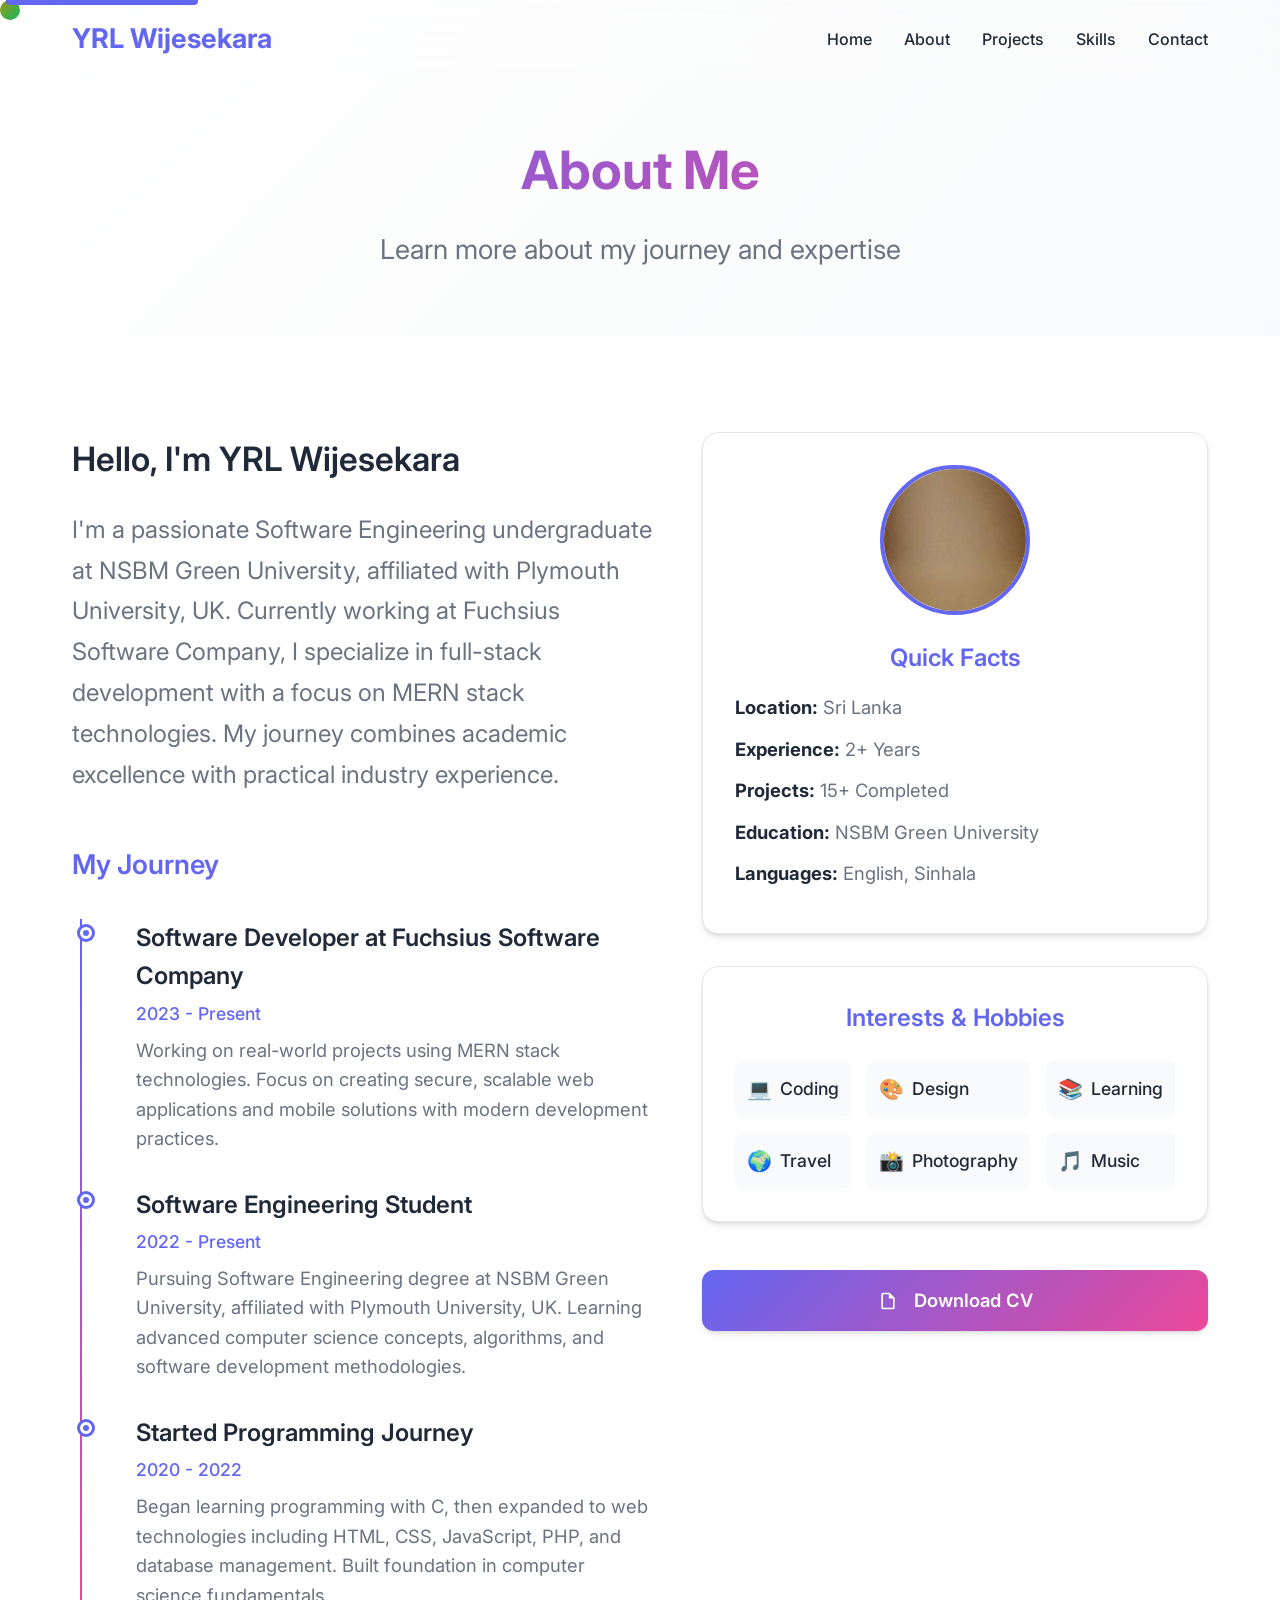
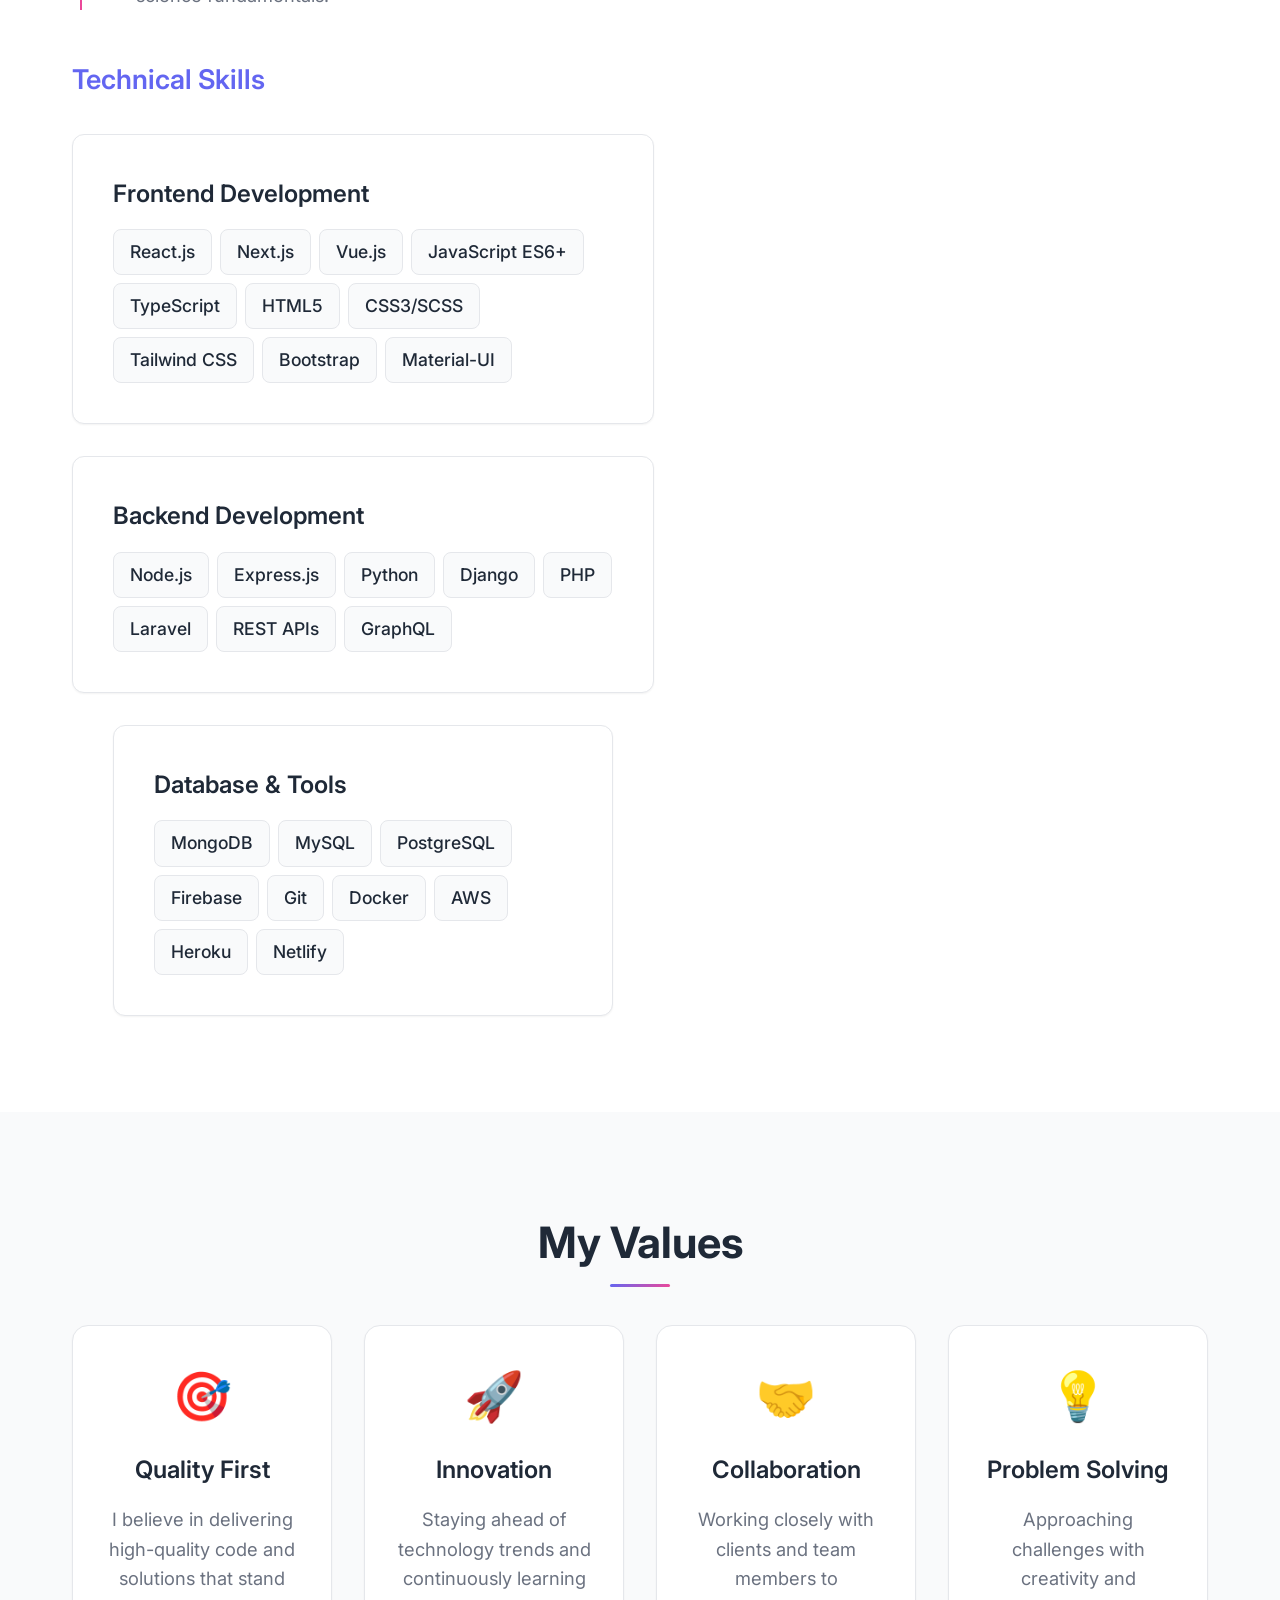
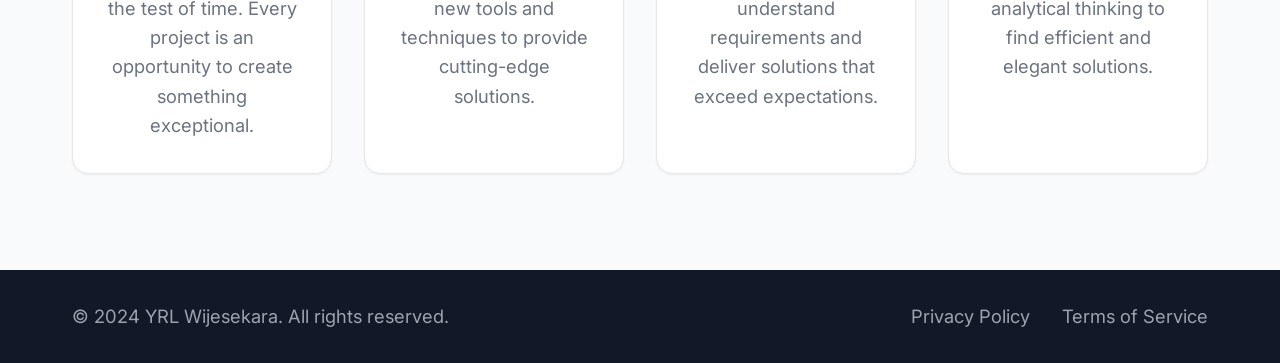
==== commit 6ec74db6: "Add enhanced mobile menu functionality and styles" ====
--- a/pages/about.html
+++ b/pages/about.html
@@ -5,6 +5,7 @@
     <meta name="viewport" content="width=device-width, initial-scale=1.0">
     <title>About - YRL Wijesekara Portfolio</title>
     <link rel="stylesheet" href="../styles.css">
+    <link rel="stylesheet" href="../mobile-menu-enhanced.css">
     <link rel="preconnect" href="https://fonts.googleapis.com">
     <link rel="preconnect" href="https://fonts.gstatic.com" crossorigin>
     <link href="https://fonts.googleapis.com/css2?family=Inter:wght@300;400;500;600;700&display=swap" rel="stylesheet">
@@ -237,5 +238,6 @@
     </footer>
 
     <script src="../script.js"></script>
+    <script src="../mobile-menu.js"></script>
 </body>
 </html>
--- a/styles.css
+++ b/styles.css
@@ -693,11 +693,15 @@
 }
 
 .contact-content {
-  display: grid;
-  grid-template-columns: 1fr;
+  display: flex;
+  flex-direction: column;
+  align-items: center;
+  justify-content: center;
+  text-align: center;
   gap: 3rem;
-  max-width: 1000px;
+  max-width: 800px;
   margin: 0 auto;
+  padding: 2rem 0;
 }
 
 /* Wider form specifically for index page */
@@ -707,11 +711,20 @@
   margin: 0 auto;
 }
 
+.contact-info {
+  display: flex;
+  flex-direction: column;
+  align-items: center;
+  text-align: center;
+  width: 100%;
+}
+
 .contact-info h3 {
   font-size: var(--font-size-2xl);
   font-weight: 600;
   margin-bottom: 1rem;
   color: var(--text-primary);
+  text-align: center;
 }
 
 .contact-info p {
@@ -719,25 +732,33 @@
   color: var(--text-secondary);
   margin-bottom: 2rem;
   line-height: 1.6;
+  text-align: center;
+  max-width: 600px;
 }
 
 .contact-methods {
   display: flex;
   flex-direction: column;
+  align-items: center;
   gap: 1rem;
+  width: 100%;
+  max-width: 500px;
 }
 
 .contact-method {
   display: flex;
   align-items: center;
+  justify-content: center;
   gap: 1rem;
-  padding: 1rem;
+  padding: 1rem 1.5rem;
   background: var(--surface);
   border-radius: var(--border-radius-lg);
   text-decoration: none;
   color: var(--text-primary);
   transition: all var(--transition-normal);
   border: 1px solid var(--border-color);
+  min-width: 180px;
+  text-align: center;
 }
 
 .contact-method:hover {
@@ -933,11 +954,15 @@
   }
   
   .contact-content {
-    grid-template-columns: 1fr 1fr;
+    max-width: 900px;
+    padding: 3rem 0;
   }
   
   .contact-methods {
     flex-direction: row;
+    justify-content: center;
+    flex-wrap: wrap;
+    max-width: 600px;
   }
   
   .footer-content {
@@ -1161,16 +1186,25 @@
 
 .skills-categories {
   display: grid;
+  grid-template-columns: repeat(2, 1fr);
   gap: 2rem;
+  max-width: 1000px;
+  margin: 0 auto;
+}
+
+.skills-categories .skill-category-detailed:nth-child(3) {
+  grid-column: 1 / -1;
+  max-width: 500px;
+  margin: 0 auto;
 }
 
 .skill-category-detailed {
-  
   background: var(--surface);
-  padding: 2rem;
+  padding: 2.5rem;
   border-radius: var(--border-radius-lg);
   box-shadow: var(--shadow-sm);
   border: 1px solid var(--border-color);
+  width: 100%;
 }
 
 .skill-category-detailed h4 {
@@ -2276,7 +2310,8 @@
   }
   
   .skills-categories {
-    grid-template-columns: repeat(2, 1fr);
+    grid-template-columns: 1fr;
+    max-width: 1200px;
   }
 }
 
@@ -2296,7 +2331,8 @@
   }
   
   .skills-categories {
-    grid-template-columns: repeat(3, 1fr);
+    grid-template-columns: 1fr;
+    max-width: 1200px;
   }
   
   .skills-grid-enhanced {
@@ -2361,6 +2397,15 @@
     grid-template-columns: 1fr;
   }
   
+  .skills-categories {
+    grid-template-columns: 1fr;
+  }
+  
+  .skills-categories .skill-category-detailed:nth-child(3) {
+    grid-column: 1;
+    max-width: none;
+  }
+  
   .projects-grid-extended {
     grid-template-columns: 1fr;
   }
--- a/mobile-menu-enhanced.css
+++ b/mobile-menu-enhanced.css
@@ -0,0 +1,221 @@
+/* Enhanced Mobile Menu Styles */
+
+/* Hide toggle button on desktop */
+.nav-toggle {
+  display: none;
+  background: none;
+  border: none;
+  cursor: pointer;
+  padding: 8px;
+  font-size: 1.5rem;
+  color: var(--text-primary);
+  transition: color 0.3s ease;
+  z-index: 1001;
+}
+
+.nav-toggle:hover {
+  color: var(--primary-color);
+}
+
+.nav-toggle i {
+  transition: transform 0.3s ease;
+}
+
+/* Mobile Menu Styles */
+@media (max-width: 767px) {
+  .nav-toggle {
+    display: block;
+  }
+  
+  .nav-menu {
+    position: fixed;
+    top: 0;
+    left: 0;
+    right: 0;
+    bottom: 0;
+    background: rgba(255, 255, 255, 0.98);
+    backdrop-filter: blur(20px);
+    display: flex !important;
+    flex-direction: column;
+    align-items: center;
+    justify-content: center;
+    padding: 2rem;
+    box-shadow: 0 10px 15px -3px rgb(0 0 0 / 0.1), 0 4px 6px -4px rgb(0 0 0 / 0.1);
+    transform: translateX(-100%);
+    opacity: 0;
+    visibility: hidden;
+    transition: all 0.3s ease;
+    z-index: 1000;
+    list-style: none;
+    margin: 0;
+    gap: 1.5rem;
+  }
+  
+  .nav-menu.active {
+    transform: translateX(0);
+    opacity: 1;
+    visibility: visible;
+  }
+  
+  .nav-menu li {
+    width: 100%;
+    text-align: center;
+    margin: 0;
+  }
+  
+  .nav-link {
+    display: block;
+    font-size: 1.25rem;
+    font-weight: 600;
+    padding: 1rem 2rem;
+    width: 100%;
+    border-radius: 0.75rem;
+    transition: all 0.3s ease;
+    position: relative;
+    color: var(--text-primary);
+    text-decoration: none;
+    background: var(--surface);
+    border: 1px solid var(--border-color);
+  }
+  
+  .nav-link::after {
+    display: none;
+  }
+  
+  .nav-link:hover {
+    background: var(--primary-color);
+    color: white;
+    transform: translateY(-2px);
+    box-shadow: 0 4px 12px rgba(99, 102, 241, 0.3);
+  }
+  
+  .nav-link:active {
+    transform: translateY(0);
+  }
+  
+  /* Ensure navbar stays above menu */
+  .navbar {
+    z-index: 1001;
+  }
+  
+  /* Brand stays visible when menu is open */
+  .nav-brand {
+    position: relative;
+    z-index: 1002;
+  }
+}
+
+/* Tablet and larger screens */
+@media (min-width: 768px) {
+  .nav-menu {
+    position: static;
+    background: transparent;
+    display: flex !important;
+    flex-direction: row;
+    justify-content: flex-end;
+    transform: none;
+    opacity: 1;
+    visibility: visible;
+    padding: 0;
+    backdrop-filter: none;
+    gap: 2rem;
+    box-shadow: none;
+  }
+  
+  .nav-toggle {
+    display: none;
+  }
+  
+  .nav-link {
+    padding: 0.5rem 0;
+    width: auto;
+    border-radius: 0;
+    transform: none;
+    background: transparent;
+    border: none;
+    font-size: 1rem;
+    font-weight: 500;
+  }
+  
+  .nav-link::after {
+    display: block;
+    content: '';
+    position: absolute;
+    bottom: -4px;
+    left: 0;
+    width: 0;
+    height: 2px;
+    background: linear-gradient(135deg, var(--primary-color), var(--secondary-color));
+    transition: width 0.3s ease;
+  }
+  
+  .nav-link:hover::after {
+    width: 100%;
+  }
+}
+
+/* Prevent body scroll when mobile menu is open */
+body.menu-open {
+  overflow: hidden;
+}
+
+/* Dark mode support */
+@media (prefers-color-scheme: dark) {
+  @media (max-width: 767px) {
+    .nav-menu {
+      background: rgba(17, 24, 39, 0.98);
+    }
+    
+    .nav-link {
+      color: #f9fafb;
+      background: #374151;
+      border-color: #4b5563;
+    }
+    
+    .nav-link:hover {
+      background: var(--primary-color);
+      color: white;
+    }
+  }
+  
+  .nav-toggle {
+    color: #f9fafb;
+  }
+  
+  .nav-toggle:hover {
+    color: var(--primary-color);
+  }
+}
+
+/* Additional mobile optimizations */
+@media (max-width: 480px) {
+  .nav-menu {
+    padding: 1.5rem;
+    gap: 1rem;
+  }
+  
+  .nav-link {
+    font-size: 1.125rem;
+    padding: 0.875rem 1.5rem;
+  }
+}
+
+/* Smooth animations */
+.nav-menu li {
+  animation: slideInFromRight 0.3s ease forwards;
+  opacity: 0;
+  transform: translateX(20px);
+}
+
+.nav-menu.active li:nth-child(1) { animation-delay: 0.1s; }
+.nav-menu.active li:nth-child(2) { animation-delay: 0.2s; }
+.nav-menu.active li:nth-child(3) { animation-delay: 0.3s; }
+.nav-menu.active li:nth-child(4) { animation-delay: 0.4s; }
+.nav-menu.active li:nth-child(5) { animation-delay: 0.5s; }
+
+@keyframes slideInFromRight {
+  to {
+    opacity: 1;
+    transform: translateX(0);
+  }
+}
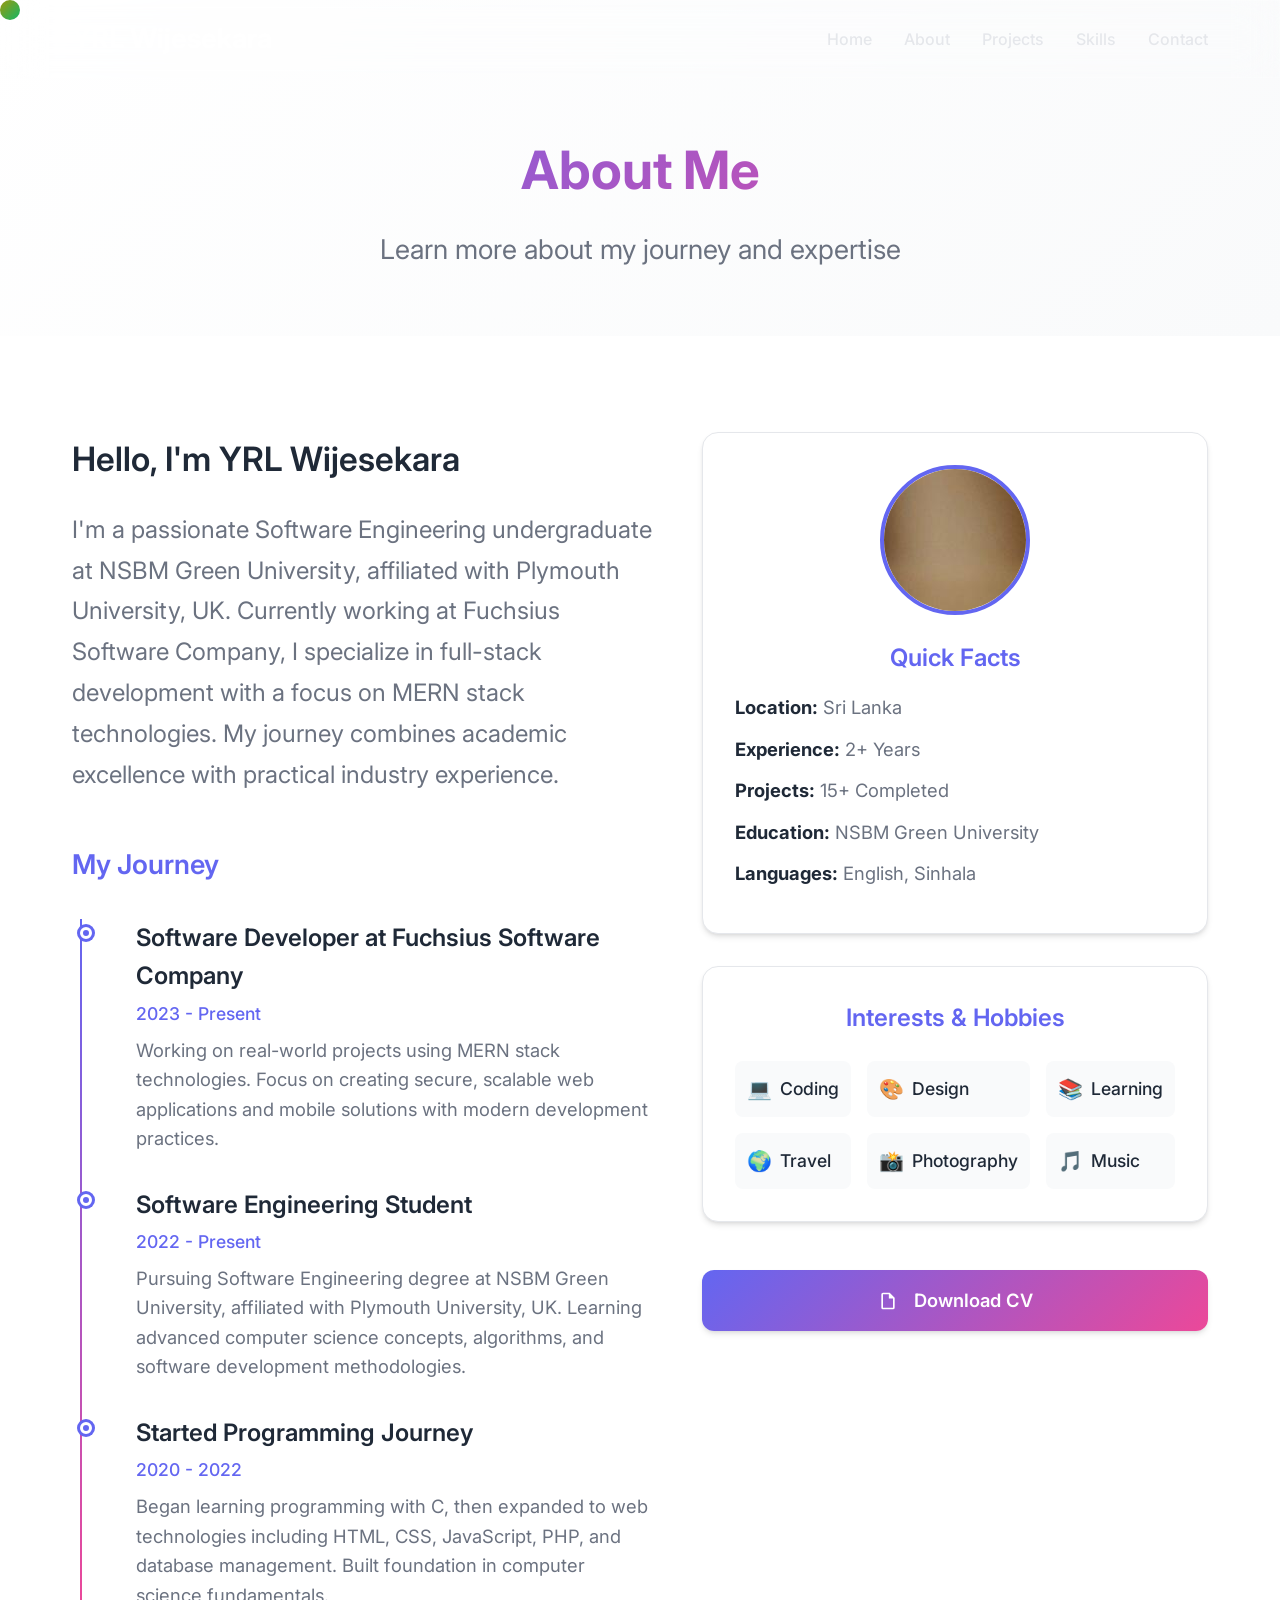
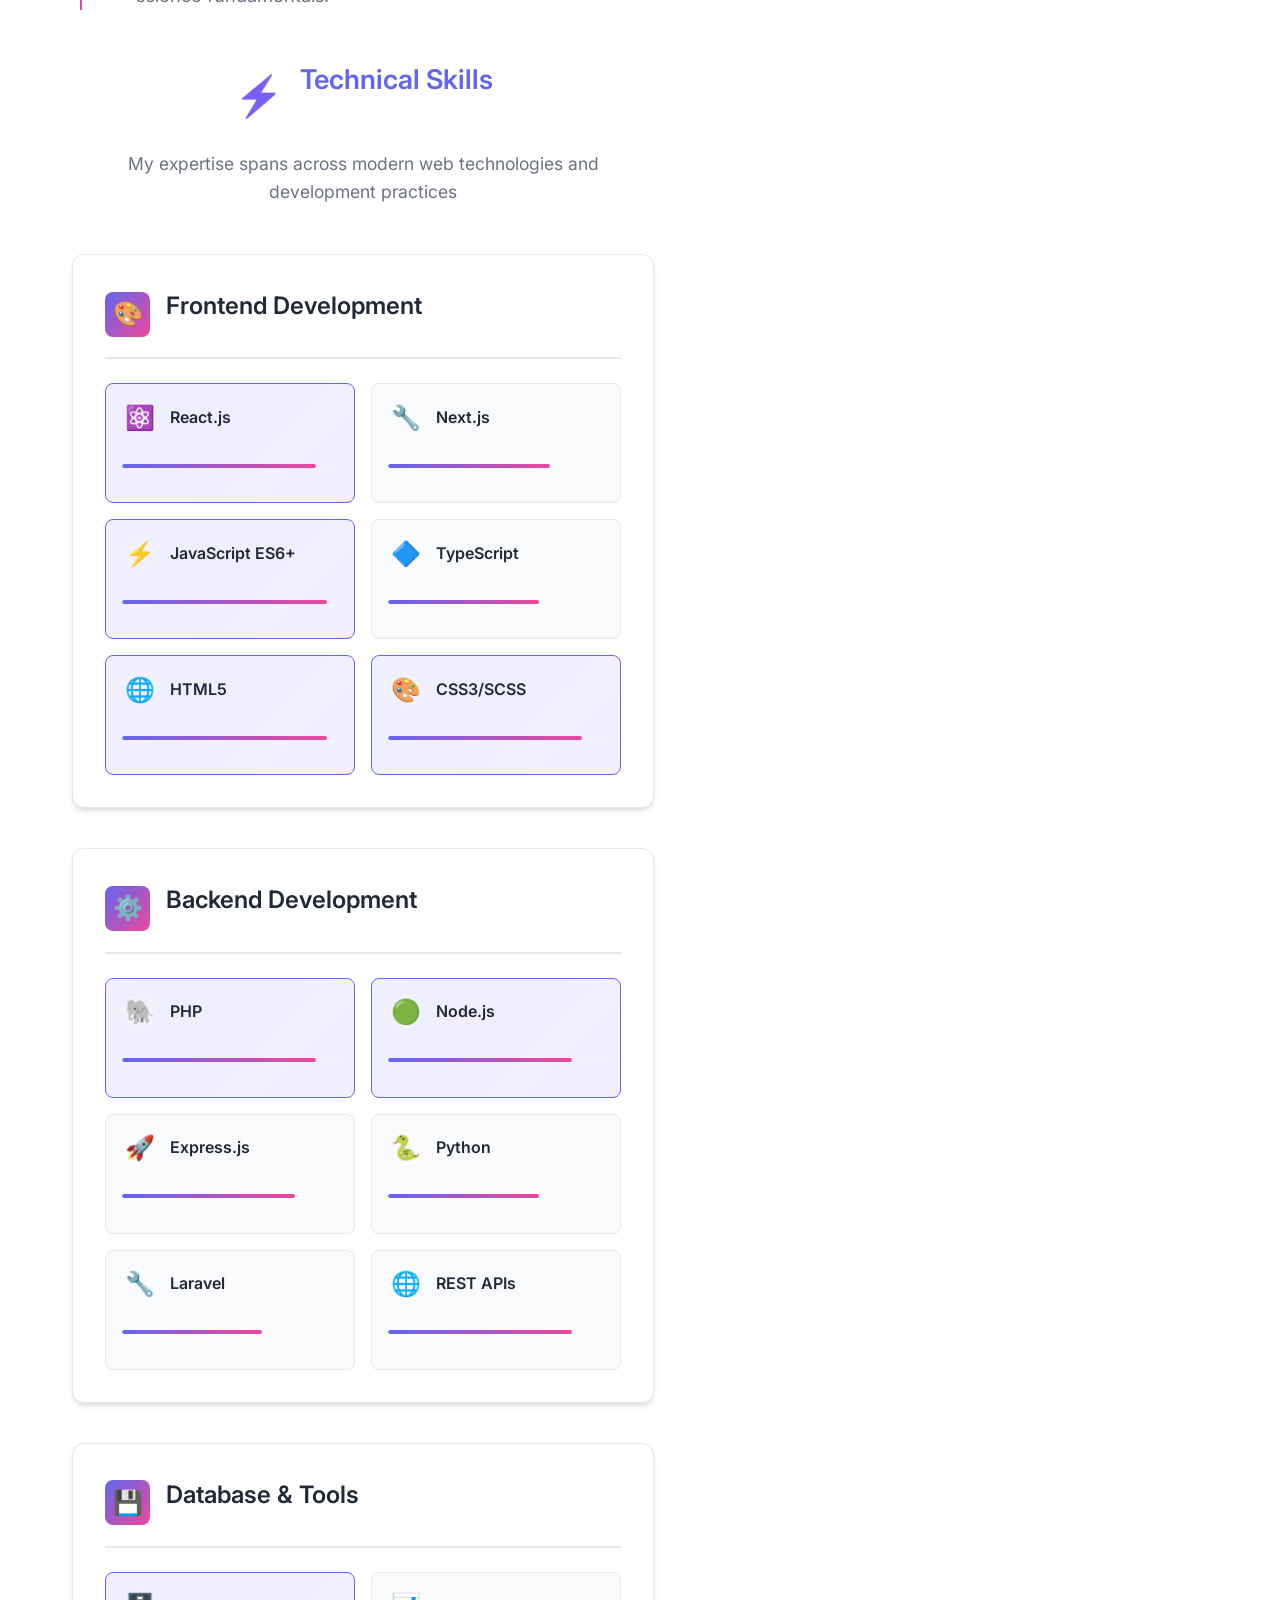
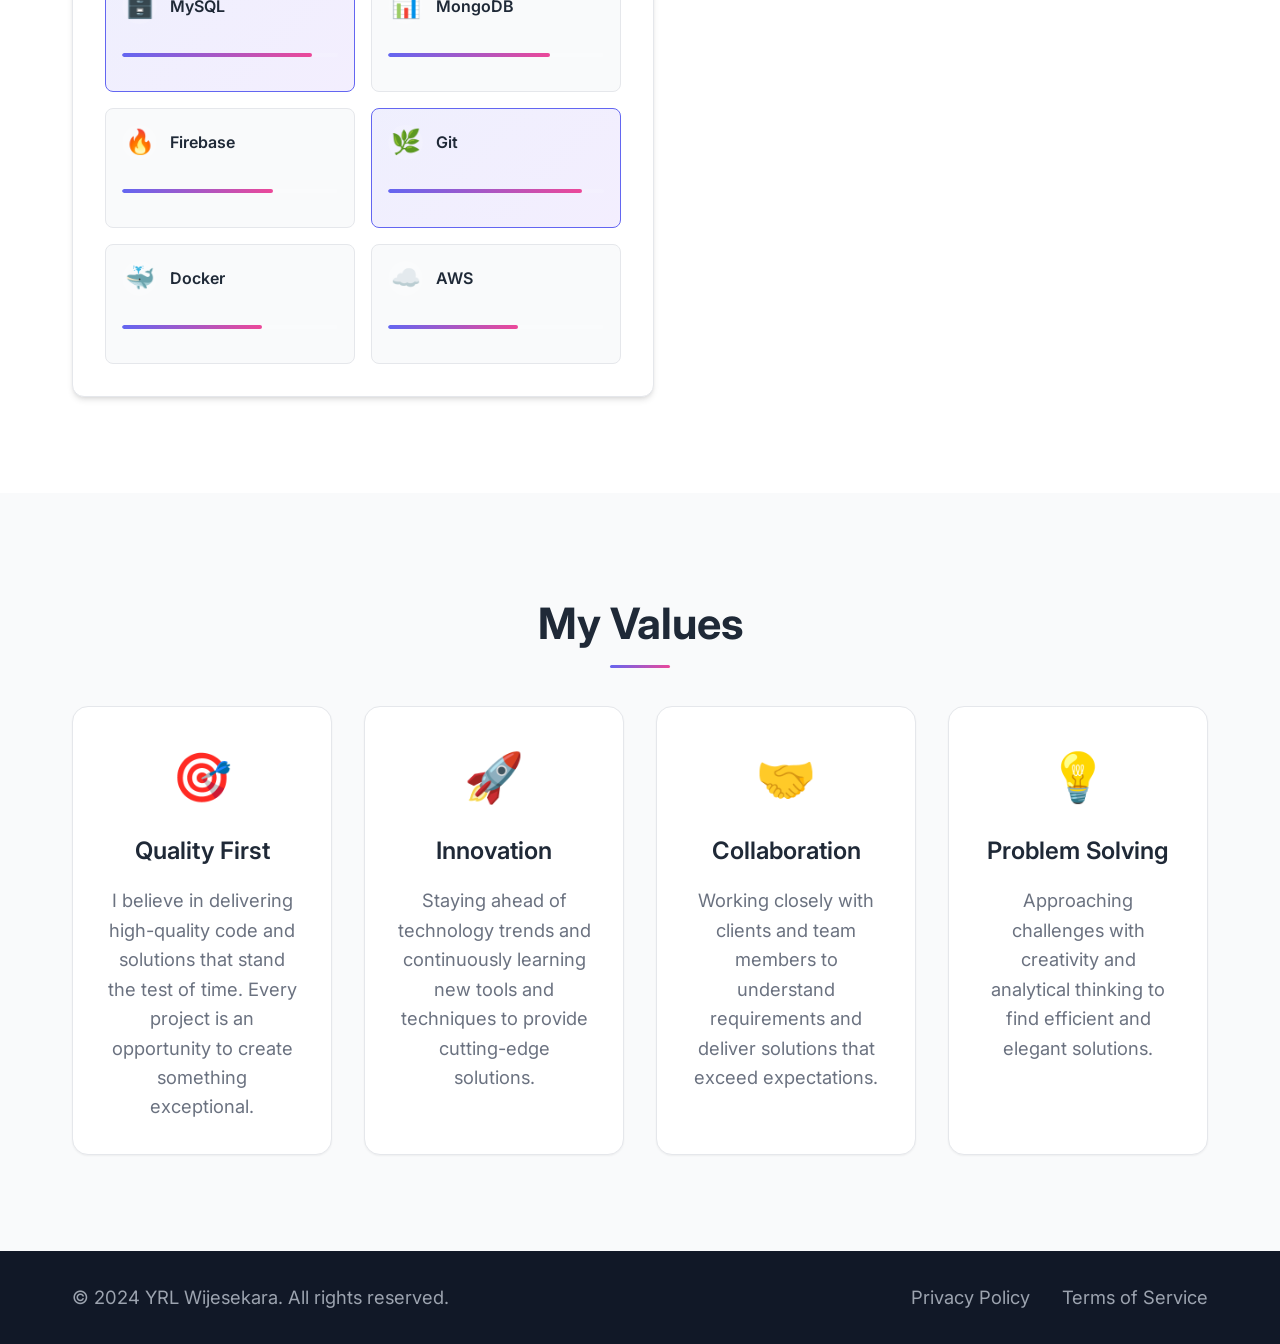
==== commit e69646fb: "Enhance skills section with improved layout, icons, and responsive design for better user experience" ====
--- a/pages/about.html
+++ b/pages/about.html
@@ -88,48 +88,198 @@
                         </div>
 
                         <div class="skills-detailed reveal-text">
-                            <h3>Technical Skills</h3>
-                            <div class="skills-categories">
-                                <div class="skill-category-detailed">
-                                    <h4>Frontend Development</h4>
-                                    <div class="skills-list">
-                                        <span class="skill-tag">React.js</span>
-                                        <span class="skill-tag">Next.js</span>
-                                        <span class="skill-tag">Vue.js</span>
-                                        <span class="skill-tag">JavaScript ES6+</span>
-                                        <span class="skill-tag">TypeScript</span>
-                                        <span class="skill-tag">HTML5</span>
-                                        <span class="skill-tag">CSS3/SCSS</span>
-                                        <span class="skill-tag">Tailwind CSS</span>
-                                        <span class="skill-tag">Bootstrap</span>
-                                        <span class="skill-tag">Material-UI</span>
-                                    </div>
-                                </div>
-                                <div class="skill-category-detailed">
-                                    <h4>Backend Development</h4>
-                                    <div class="skills-list">
-                                        <span class="skill-tag">Node.js</span>
-                                        <span class="skill-tag">Express.js</span>
-                                        <span class="skill-tag">Python</span>
-                                        <span class="skill-tag">Django</span>
-                                        <span class="skill-tag">PHP</span>
-                                        <span class="skill-tag">Laravel</span>
-                                        <span class="skill-tag">REST APIs</span>
-                                        <span class="skill-tag">GraphQL</span>
-                                    </div>
-                                </div>
-                                <div class="skill-category-detailed">
-                                    <h4>Database & Tools</h4>
-                                    <div class="skills-list">
-                                        <span class="skill-tag">MongoDB</span>
-                                        <span class="skill-tag">MySQL</span>
-                                        <span class="skill-tag">PostgreSQL</span>
-                                        <span class="skill-tag">Firebase</span>
-                                        <span class="skill-tag">Git</span>
-                                        <span class="skill-tag">Docker</span>
-                                        <span class="skill-tag">AWS</span>
-                                        <span class="skill-tag">Heroku</span>
-                                        <span class="skill-tag">Netlify</span>
+                            <div class="skills-header">
+                                <div class="skills-title-container">
+                                    <div class="skills-icon">⚡</div>
+                                    <h3>Technical Skills</h3>
+                                </div>
+                                <p class="skills-description">My expertise spans across modern web technologies and development practices</p>
+                            </div>
+                            <div class="skills-categories-enhanced">
+                                <div class="skill-category-detailed enhanced">
+                                    <div class="category-header-enhanced">
+                                        <div class="category-icon-enhanced">🎨</div>
+                                        <h4>Frontend Development</h4>
+                                    </div>
+                                    <div class="skills-list-enhanced">
+                                        <div class="skill-tag-enhanced primary">
+                                            <div class="skill-content">
+                                                <span class="skill-icon">⚛️</span>
+                                                <span class="skill-name">React.js</span>
+                                            </div>
+                                            <div class="skill-level-indicator">
+                                                <div class="level-bar" style="width: 90%"></div>
+                                            </div>
+                                        </div>
+                                        <div class="skill-tag-enhanced">
+                                            <div class="skill-content">
+                                                <span class="skill-icon">🔧</span>
+                                                <span class="skill-name">Next.js</span>
+                                            </div>
+                                            <div class="skill-level-indicator">
+                                                <div class="level-bar" style="width: 75%"></div>
+                                            </div>
+                                        </div>
+                                        <div class="skill-tag-enhanced primary">
+                                            <div class="skill-content">
+                                                <span class="skill-icon">⚡</span>
+                                                <span class="skill-name">JavaScript ES6+</span>
+                                            </div>
+                                            <div class="skill-level-indicator">
+                                                <div class="level-bar" style="width: 95%"></div>
+                                            </div>
+                                        </div>
+                                        <div class="skill-tag-enhanced">
+                                            <div class="skill-content">
+                                                <span class="skill-icon">🔷</span>
+                                                <span class="skill-name">TypeScript</span>
+                                            </div>
+                                            <div class="skill-level-indicator">
+                                                <div class="level-bar" style="width: 70%"></div>
+                                            </div>
+                                        </div>
+                                        <div class="skill-tag-enhanced primary">
+                                            <div class="skill-content">
+                                                <span class="skill-icon">🌐</span>
+                                                <span class="skill-name">HTML5</span>
+                                            </div>
+                                            <div class="skill-level-indicator">
+                                                <div class="level-bar" style="width: 95%"></div>
+                                            </div>
+                                        </div>
+                                        <div class="skill-tag-enhanced primary">
+                                            <div class="skill-content">
+                                                <span class="skill-icon">🎨</span>
+                                                <span class="skill-name">CSS3/SCSS</span>
+                                            </div>
+                                            <div class="skill-level-indicator">
+                                                <div class="level-bar" style="width: 90%"></div>
+                                            </div>
+                                        </div>
+                                    </div>
+                                </div>
+                                <div class="skill-category-detailed enhanced">
+                                    <div class="category-header-enhanced">
+                                        <div class="category-icon-enhanced">⚙️</div>
+                                        <h4>Backend Development</h4>
+                                    </div>
+                                    <div class="skills-list-enhanced">
+                                        <div class="skill-tag-enhanced primary">
+                                            <div class="skill-content">
+                                                <span class="skill-icon">🐘</span>
+                                                <span class="skill-name">PHP</span>
+                                            </div>
+                                            <div class="skill-level-indicator">
+                                                <div class="level-bar" style="width: 90%"></div>
+                                            </div>
+                                        </div>
+                                        <div class="skill-tag-enhanced primary">
+                                            <div class="skill-content">
+                                                <span class="skill-icon">🟢</span>
+                                                <span class="skill-name">Node.js</span>
+                                            </div>
+                                            <div class="skill-level-indicator">
+                                                <div class="level-bar" style="width: 85%"></div>
+                                            </div>
+                                        </div>
+                                        <div class="skill-tag-enhanced">
+                                            <div class="skill-content">
+                                                <span class="skill-icon">🚀</span>
+                                                <span class="skill-name">Express.js</span>
+                                            </div>
+                                            <div class="skill-level-indicator">
+                                                <div class="level-bar" style="width: 80%"></div>
+                                            </div>
+                                        </div>
+                                        <div class="skill-tag-enhanced">
+                                            <div class="skill-content">
+                                                <span class="skill-icon">🐍</span>
+                                                <span class="skill-name">Python</span>
+                                            </div>
+                                            <div class="skill-level-indicator">
+                                                <div class="level-bar" style="width: 70%"></div>
+                                            </div>
+                                        </div>
+                                        <div class="skill-tag-enhanced">
+                                            <div class="skill-content">
+                                                <span class="skill-icon">🔧</span>
+                                                <span class="skill-name">Laravel</span>
+                                            </div>
+                                            <div class="skill-level-indicator">
+                                                <div class="level-bar" style="width: 65%"></div>
+                                            </div>
+                                        </div>
+                                        <div class="skill-tag-enhanced">
+                                            <div class="skill-content">
+                                                <span class="skill-icon">🌐</span>
+                                                <span class="skill-name">REST APIs</span>
+                                            </div>
+                                            <div class="skill-level-indicator">
+                                                <div class="level-bar" style="width: 85%"></div>
+                                            </div>
+                                        </div>
+                                    </div>
+                                </div>
+                                <div class="skill-category-detailed enhanced">
+                                    <div class="category-header-enhanced">
+                                        <div class="category-icon-enhanced">💾</div>
+                                        <h4>Database & Tools</h4>
+                                    </div>
+                                    <div class="skills-list-enhanced">
+                                        <div class="skill-tag-enhanced primary">
+                                            <div class="skill-content">
+                                                <span class="skill-icon">🗄️</span>
+                                                <span class="skill-name">MySQL</span>
+                                            </div>
+                                            <div class="skill-level-indicator">
+                                                <div class="level-bar" style="width: 88%"></div>
+                                            </div>
+                                        </div>
+                                        <div class="skill-tag-enhanced">
+                                            <div class="skill-content">
+                                                <span class="skill-icon">📊</span>
+                                                <span class="skill-name">MongoDB</span>
+                                            </div>
+                                            <div class="skill-level-indicator">
+                                                <div class="level-bar" style="width: 75%"></div>
+                                            </div>
+                                        </div>
+                                        <div class="skill-tag-enhanced">
+                                            <div class="skill-content">
+                                                <span class="skill-icon">🔥</span>
+                                                <span class="skill-name">Firebase</span>
+                                            </div>
+                                            <div class="skill-level-indicator">
+                                                <div class="level-bar" style="width: 70%"></div>
+                                            </div>
+                                        </div>
+                                        <div class="skill-tag-enhanced primary">
+                                            <div class="skill-content">
+                                                <span class="skill-icon">🌿</span>
+                                                <span class="skill-name">Git</span>
+                                            </div>
+                                            <div class="skill-level-indicator">
+                                                <div class="level-bar" style="width: 90%"></div>
+                                            </div>
+                                        </div>
+                                        <div class="skill-tag-enhanced">
+                                            <div class="skill-content">
+                                                <span class="skill-icon">🐳</span>
+                                                <span class="skill-name">Docker</span>
+                                            </div>
+                                            <div class="skill-level-indicator">
+                                                <div class="level-bar" style="width: 65%"></div>
+                                            </div>
+                                        </div>
+                                        <div class="skill-tag-enhanced">
+                                            <div class="skill-content">
+                                                <span class="skill-icon">☁️</span>
+                                                <span class="skill-name">AWS</span>
+                                            </div>
+                                            <div class="skill-level-indicator">
+                                                <div class="level-bar" style="width: 60%"></div>
+                                            </div>
+                                        </div>
                                     </div>
                                 </div>
                             </div>
--- a/styles.css
+++ b/styles.css
@@ -114,9 +114,9 @@
   left: 0;
   right: 0;
   z-index: 1000;
-  background: rgba(255, 255, 255, 0.95);
+  background: rgba(17, 24, 39, 0.95);
   backdrop-filter: var(--blur-amount);
-  border-bottom: 1px solid var(--border-color);
+  border-bottom: 1px solid rgba(55, 65, 81, 0.3);
   transition: all var(--transition-normal);
 }
 
@@ -132,7 +132,7 @@
 .nav-brand {
   font-size: var(--font-size-xl);
   font-weight: 700;
-  color: var(--primary-color);
+  color: #ffffff;
   text-decoration: none;
   transition: transform var(--transition-fast);
 }
@@ -148,7 +148,7 @@
 }
 
 .nav-link {
-  color: var(--text-primary);
+  color: #e5e7eb;
   text-decoration: none;
   font-weight: 500;
   position: relative;
@@ -167,31 +167,13 @@
 }
 
 .nav-link:hover {
-  color: var(--primary-color);
+  color: #ffffff;
 }
 
 .nav-link:hover::after {
   width: 100%;
 }
 
-.nav-toggle {
-  display: none;
-  background: none;
-  border: none;
-  cursor: pointer;
-  padding: 8px;
-  font-size: 1.5rem;
-  color: var(--text-primary);
-  transition: color var(--transition-normal);
-}
-
-.nav-toggle:hover {
-  color: var(--primary-color);
-}
-
-.nav-toggle i {
-  transition: transform var(--transition-normal);
-}
 
 .nav-progress {
   position: absolute;
@@ -867,73 +849,9 @@
 }
 
 /* Mobile Menu Styles */
-@media (max-width: 767px) {
-  .nav-toggle {
-    display: block;
-  }
-  
-  .nav-menu {
-    position: fixed;
-    top: 70px;
-    left: 0;
-    right: 0;
-    background: var(--surface);
-    backdrop-filter: var(--blur-amount);
-    flex-direction: column;
-    align-items: center;
-    padding: 2rem 0;
-    box-shadow: var(--shadow-lg);
-    border-top: 1px solid var(--border-color);
-    transform: translateY(-100%);
-    opacity: 0;
-    visibility: hidden;
-    transition: all var(--transition-normal);
-    z-index: 999;
-    max-height: calc(100vh - 70px);
-    overflow-y: auto;
-  }
-  
-  .nav-menu.active {
-    transform: translateY(0);
-    opacity: 1;
-    visibility: visible;
-  }
-  
-  .nav-menu li {
-    margin: 0.75rem 0;
-    width: 100%;
-    text-align: center;
-  }
-  
-  .nav-link {
-    font-size: var(--font-size-lg);
-    padding: 1rem 2rem;
-    display: block;
-    width: 100%;
-    border-radius: var(--border-radius-md);
-    transition: all var(--transition-normal);
-    position: relative;
-  }
-  
-  .nav-link:hover {
-    background: var(--bg-secondary);
-    color: var(--primary-color);
-    transform: translateX(5px);
-  }
-  
-  .nav-link.active {
-    background: var(--gradient-primary);
-    color: white;
-  }
-}
-
 @media (min-width: 768px) {
   .nav-menu {
     display: flex;
-  }
-  
-  .nav-toggle {
-    display: none;
   }
   
   .hero-container {
@@ -1027,6 +945,296 @@
   
   .hero {
     background: linear-gradient(135deg, var(--bg-primary) 0%, var(--bg-secondary) 100%);
+  }
+}
+
+/* Enhanced Skills Section for About Page */
+.skills-header {
+  text-align: center;
+  margin-bottom: 3rem;
+}
+
+.skills-title-container {
+  display: flex;
+  align-items: center;
+  justify-content: center;
+  gap: 1rem;
+  margin-bottom: 1rem;
+}
+
+.skills-icon {
+  font-size: 2.5rem;
+  background: linear-gradient(135deg, #6366f1, #8b5cf6);
+  -webkit-background-clip: text;
+  -webkit-text-fill-color: transparent;
+  background-clip: text;
+}
+
+.skills-description {
+  color: var(--text-secondary);
+  font-size: 1.1rem;
+  max-width: 600px;
+  margin: 0 auto;
+}
+
+.skills-categories-enhanced {
+  display: grid;
+  gap: 2.5rem;
+  margin-top: 2rem;
+}
+
+.skill-category-detailed.enhanced {
+  background: var(--surface);
+  border-radius: var(--border-radius-lg);
+  padding: 2rem;
+  box-shadow: var(--shadow-md);
+  border: 1px solid var(--border-color);
+  transition: all var(--transition-normal);
+}
+
+.skill-category-detailed.enhanced:hover {
+  transform: translateY(-5px);
+  box-shadow: var(--shadow-lg);
+}
+
+.category-header-enhanced {
+  display: flex;
+  align-items: center;
+  gap: 1rem;
+  margin-bottom: 1.5rem;
+  padding-bottom: 1rem;
+  border-bottom: 2px solid var(--border-color);
+}
+
+.category-icon-enhanced {
+  font-size: 1.5rem;
+  width: 45px;
+  height: 45px;
+  display: flex;
+  align-items: center;
+  justify-content: center;
+  background: linear-gradient(135deg, var(--primary-color), var(--secondary-color));
+  border-radius: var(--border-radius-md);
+  color: white;
+  flex-shrink: 0;
+  overflow: hidden;
+}
+
+.category-header-enhanced h4 {
+  margin: 0;
+  font-size: 1.3rem;
+  font-weight: 600;
+  color: var(--text-primary);
+}
+
+.skills-list-enhanced {
+  display: grid;
+  grid-template-columns: repeat(auto-fit, minmax(200px, 1fr));
+  gap: 1rem;
+}
+
+.skill-tag-enhanced {
+  background: var(--bg-secondary);
+  border: 1px solid var(--border-color);
+  border-radius: var(--border-radius-md);
+  padding: 1rem;
+  display: flex;
+  flex-direction: column;
+  gap: 0.8rem;
+  transition: all var(--transition-normal);
+  position: relative;
+  overflow: hidden;
+  min-height: 120px;
+}
+
+.skill-tag-enhanced.primary {
+  background: linear-gradient(135deg, rgba(99, 102, 241, 0.1), rgba(139, 92, 246, 0.1));
+  border-color: var(--primary-color);
+  color: var(--primary-color);
+}
+
+.skill-tag-enhanced:hover {
+  transform: translateY(-2px);
+  box-shadow: var(--shadow-md);
+  border-color: var(--primary-color);
+}
+
+.skill-tag-enhanced .skill-content {
+  display: flex;
+  align-items: center;
+  gap: 0.8rem;
+  margin-bottom: 0.5rem;
+}
+
+.skill-tag-enhanced .skill-icon {
+  font-size: 1.5rem;
+  width: 35px;
+  height: 35px;
+  display: flex;
+  align-items: center;
+  justify-content: center;
+  background: rgba(255, 255, 255, 0.1);
+  border-radius: 50%;
+  flex-shrink: 0;
+}
+
+.skill-tag-enhanced .skill-name {
+  font-weight: 600;
+  font-size: 1rem;
+  color: var(--text-primary);
+  flex-grow: 1;
+}
+
+.skill-level-indicator {
+  width: 100%;
+  height: 4px;
+  background: rgba(255, 255, 255, 0.1);
+  border-radius: 2px;
+  margin-top: 0.5rem;
+  overflow: hidden;
+}
+
+.level-bar {
+  height: 100%;
+  background: linear-gradient(90deg, var(--primary-color), var(--secondary-color));
+  border-radius: 2px;
+  transition: width 0.8s ease;
+}
+
+/* Fix Tech Icons Overflow in Skills Page */
+.tech-categories {
+  display: grid;
+  grid-template-columns: repeat(auto-fit, minmax(300px, 1fr));
+  gap: 2rem;
+  margin-top: 2rem;
+}
+
+.tech-category {
+  background: var(--surface);
+  border-radius: var(--border-radius-lg);
+  padding: 2rem;
+  box-shadow: var(--shadow-md);
+  border: 1px solid var(--border-color);
+}
+
+.tech-category h3 {
+  margin-bottom: 1rem;
+  color: var(--text-primary);
+}
+
+.tech-category p {
+  color: var(--text-secondary);
+  margin-bottom: 1.5rem;
+  line-height: 1.6;
+}
+
+.tech-icons {
+  display: grid;
+  grid-template-columns: repeat(auto-fit, minmax(120px, 1fr));
+  gap: 1rem;
+  margin-top: 1.5rem;
+}
+
+.tech-icon-item {
+  display: flex;
+  flex-direction: column;
+  align-items: center;
+  gap: 0.5rem;
+  padding: 1rem;
+  background: var(--bg-secondary);
+  border-radius: var(--border-radius-md);
+  border: 1px solid var(--border-color);
+  transition: all var(--transition-normal);
+  text-align: center;
+  min-height: 100px;
+  justify-content: center;
+}
+
+.tech-icon-item:hover {
+  transform: translateY(-3px);
+  box-shadow: var(--shadow-md);
+  border-color: var(--primary-color);
+}
+
+.tech-icon-large {
+  font-size: 2rem;
+  margin-bottom: 0.5rem;
+  display: block;
+}
+
+.tech-icon-item span:not(.tech-icon-large) {
+  font-size: 0.85rem;
+  font-weight: 500;
+  color: var(--text-primary);
+  word-wrap: break-word;
+  hyphens: auto;
+  line-height: 1.2;
+}
+
+/* Responsive Design for Enhanced Skills */
+@media (min-width: 1200px) {
+  .skills-list-enhanced {
+    grid-template-columns: repeat(auto-fit, minmax(180px, 1fr));
+  }
+}
+
+@media (max-width: 768px) {
+  .skills-list-enhanced {
+    grid-template-columns: repeat(2, 1fr);
+    gap: 0.8rem;
+  }
+  
+  .skill-tag-enhanced {
+    padding: 0.8rem;
+    min-height: 100px;
+  }
+  
+  .skill-tag-enhanced .skill-icon {
+    width: 30px;
+    height: 30px;
+    font-size: 1.2rem;
+  }
+  
+  .skill-tag-enhanced .skill-name {
+    font-size: 0.9rem;
+  }
+  
+  .tech-icons {
+    grid-template-columns: repeat(2, 1fr);
+    gap: 0.8rem;
+  }
+  
+  .tech-icon-item {
+    padding: 0.8rem;
+    min-height: 80px;
+  }
+  
+  .tech-icon-large {
+    font-size: 1.5rem;
+  }
+  
+  .tech-icon-item span:not(.tech-icon-large) {
+    font-size: 0.8rem;
+  }
+}
+
+@media (max-width: 480px) {
+  .skills-categories-enhanced {
+    gap: 1.5rem;
+  }
+  
+  .skill-category-detailed.enhanced {
+    padding: 1.5rem;
+  }
+  
+  .category-header-enhanced {
+    flex-direction: column;
+    text-align: center;
+    gap: 0.8rem;
+  }
+  
+  .tech-icons {
+    grid-template-columns: 1fr;
   }
 }
 
--- a/mobile-menu-enhanced.css
+++ b/mobile-menu-enhanced.css
@@ -1,6 +1,6 @@
-/* Enhanced Mobile Menu Styles */
+/* Simple Sidebar Menu Styles */
 
-/* Hide toggle button on desktop */
+/* Toggle button - hidden on desktop */
 .nav-toggle {
   display: none;
   background: none;
@@ -8,104 +8,90 @@
   cursor: pointer;
   padding: 8px;
   font-size: 1.5rem;
-  color: var(--text-primary);
+  color: #ffffff;
   transition: color 0.3s ease;
   z-index: 1001;
 }
 
 .nav-toggle:hover {
-  color: var(--primary-color);
+  color: #e5e7eb;
 }
 
-.nav-toggle i {
-  transition: transform 0.3s ease;
-}
-
-/* Mobile Menu Styles */
+/* Mobile Sidebar Menu */
 @media (max-width: 767px) {
   .nav-toggle {
-    display: block;
+    display: block !important;
   }
   
   .nav-menu {
+    position: fixed !important;
+    top: 0;
+    left: -300px;
+    width: 300px;
+    height: 100vh;
+    background: #1f2937;
+    box-shadow: 2px 0 10px rgba(0, 0, 0, 0.3);
+    display: flex !important;
+    flex-direction: column;
+    padding: 80px 0 20px 0;
+    transition: left 0.3s ease;
+    z-index: 999;
+    list-style: none;
+    margin: 0;
+  }
+  
+  .nav-menu.sidebar-open {
+    left: 0 !important;
+  }
+  
+  .nav-menu li {
+    margin: 0;
+    border-bottom: 1px solid #374151;
+  }
+  
+  .nav-link {
+    display: block !important;
+    padding: 15px 25px;
+    color: #e5e7eb;
+    text-decoration: none;
+    font-size: 16px;
+    transition: all 0.3s ease;
+    border: none;
+    background: transparent;
+    width: 100%;
+    text-align: left;
+  }
+  
+  .nav-link:hover {
+    background-color: #374151;
+    color: #ffffff;
+  }
+  
+  .nav-link.active {
+    background-color: #6366f1;
+    color: white;
+  }
+  
+  /* Overlay when sidebar is open */
+  body.sidebar-active::before {
+    content: '';
     position: fixed;
     top: 0;
     left: 0;
-    right: 0;
-    bottom: 0;
-    background: rgba(255, 255, 255, 0.98);
-    backdrop-filter: blur(20px);
-    display: flex !important;
-    flex-direction: column;
-    align-items: center;
-    justify-content: center;
-    padding: 2rem;
-    box-shadow: 0 10px 15px -3px rgb(0 0 0 / 0.1), 0 4px 6px -4px rgb(0 0 0 / 0.1);
-    transform: translateX(-100%);
-    opacity: 0;
-    visibility: hidden;
-    transition: all 0.3s ease;
-    z-index: 1000;
-    list-style: none;
-    margin: 0;
-    gap: 1.5rem;
+    width: 100%;
+    height: 100%;
+    background: rgba(0, 0, 0, 0.6);
+    z-index: 998;
   }
   
-  .nav-menu.active {
-    transform: translateX(0);
-    opacity: 1;
-    visibility: visible;
-  }
-  
-  .nav-menu li {
-    width: 100%;
-    text-align: center;
-    margin: 0;
-  }
-  
-  .nav-link {
-    display: block;
-    font-size: 1.25rem;
-    font-weight: 600;
-    padding: 1rem 2rem;
-    width: 100%;
-    border-radius: 0.75rem;
-    transition: all 0.3s ease;
+  /* Ensure navbar stays above sidebar */
+  .navbar {
     position: relative;
-    color: var(--text-primary);
-    text-decoration: none;
-    background: var(--surface);
-    border: 1px solid var(--border-color);
-  }
-  
-  .nav-link::after {
-    display: none;
-  }
-  
-  .nav-link:hover {
-    background: var(--primary-color);
-    color: white;
-    transform: translateY(-2px);
-    box-shadow: 0 4px 12px rgba(99, 102, 241, 0.3);
-  }
-  
-  .nav-link:active {
-    transform: translateY(0);
-  }
-  
-  /* Ensure navbar stays above menu */
-  .navbar {
     z-index: 1001;
-  }
-  
-  /* Brand stays visible when menu is open */
-  .nav-brand {
-    position: relative;
-    z-index: 1002;
   }
 }
 
-/* Tablet and larger screens */
+/* Desktop Menu - Normal horizontal menu */
 @media (min-width: 768px) {
   .nav-menu {
     position: static;
@@ -113,109 +99,47 @@
     display: flex !important;
     flex-direction: row;
     justify-content: flex-end;
-    transform: none;
-    opacity: 1;
-    visibility: visible;
+    width: auto;
+    height: auto;
     padding: 0;
-    backdrop-filter: none;
+    box-shadow: none;
     gap: 2rem;
-    box-shadow: none;
+    left: auto;
   }
   
   .nav-toggle {
     display: none;
   }
   
+  .nav-menu li {
+    border-bottom: none;
+  }
+  
   .nav-link {
     padding: 0.5rem 0;
-    width: auto;
-    border-radius: 0;
-    transform: none;
-    background: transparent;
-    border: none;
     font-size: 1rem;
     font-weight: 500;
+    color: #e5e7eb;
+    background: transparent;
+    position: relative;
   }
   
   .nav-link::after {
-    display: block;
     content: '';
     position: absolute;
     bottom: -4px;
     left: 0;
     width: 0;
     height: 2px;
-    background: linear-gradient(135deg, var(--primary-color), var(--secondary-color));
+    background: #6366f1;
     transition: width 0.3s ease;
+  }
+  
+  .nav-link:hover {
+    color: #ffffff;
   }
   
   .nav-link:hover::after {
     width: 100%;
   }
-}
-
-/* Prevent body scroll when mobile menu is open */
-body.menu-open {
-  overflow: hidden;
-}
-
-/* Dark mode support */
-@media (prefers-color-scheme: dark) {
-  @media (max-width: 767px) {
-    .nav-menu {
-      background: rgba(17, 24, 39, 0.98);
-    }
-    
-    .nav-link {
-      color: #f9fafb;
-      background: #374151;
-      border-color: #4b5563;
-    }
-    
-    .nav-link:hover {
-      background: var(--primary-color);
-      color: white;
-    }
-  }
-  
-  .nav-toggle {
-    color: #f9fafb;
-  }
-  
-  .nav-toggle:hover {
-    color: var(--primary-color);
-  }
-}
-
-/* Additional mobile optimizations */
-@media (max-width: 480px) {
-  .nav-menu {
-    padding: 1.5rem;
-    gap: 1rem;
-  }
-  
-  .nav-link {
-    font-size: 1.125rem;
-    padding: 0.875rem 1.5rem;
-  }
-}
-
-/* Smooth animations */
-.nav-menu li {
-  animation: slideInFromRight 0.3s ease forwards;
-  opacity: 0;
-  transform: translateX(20px);
-}
-
-.nav-menu.active li:nth-child(1) { animation-delay: 0.1s; }
-.nav-menu.active li:nth-child(2) { animation-delay: 0.2s; }
-.nav-menu.active li:nth-child(3) { animation-delay: 0.3s; }
-.nav-menu.active li:nth-child(4) { animation-delay: 0.4s; }
-.nav-menu.active li:nth-child(5) { animation-delay: 0.5s; }
-
-@keyframes slideInFromRight {
-  to {
-    opacity: 1;
-    transform: translateX(0);
-  }
 }
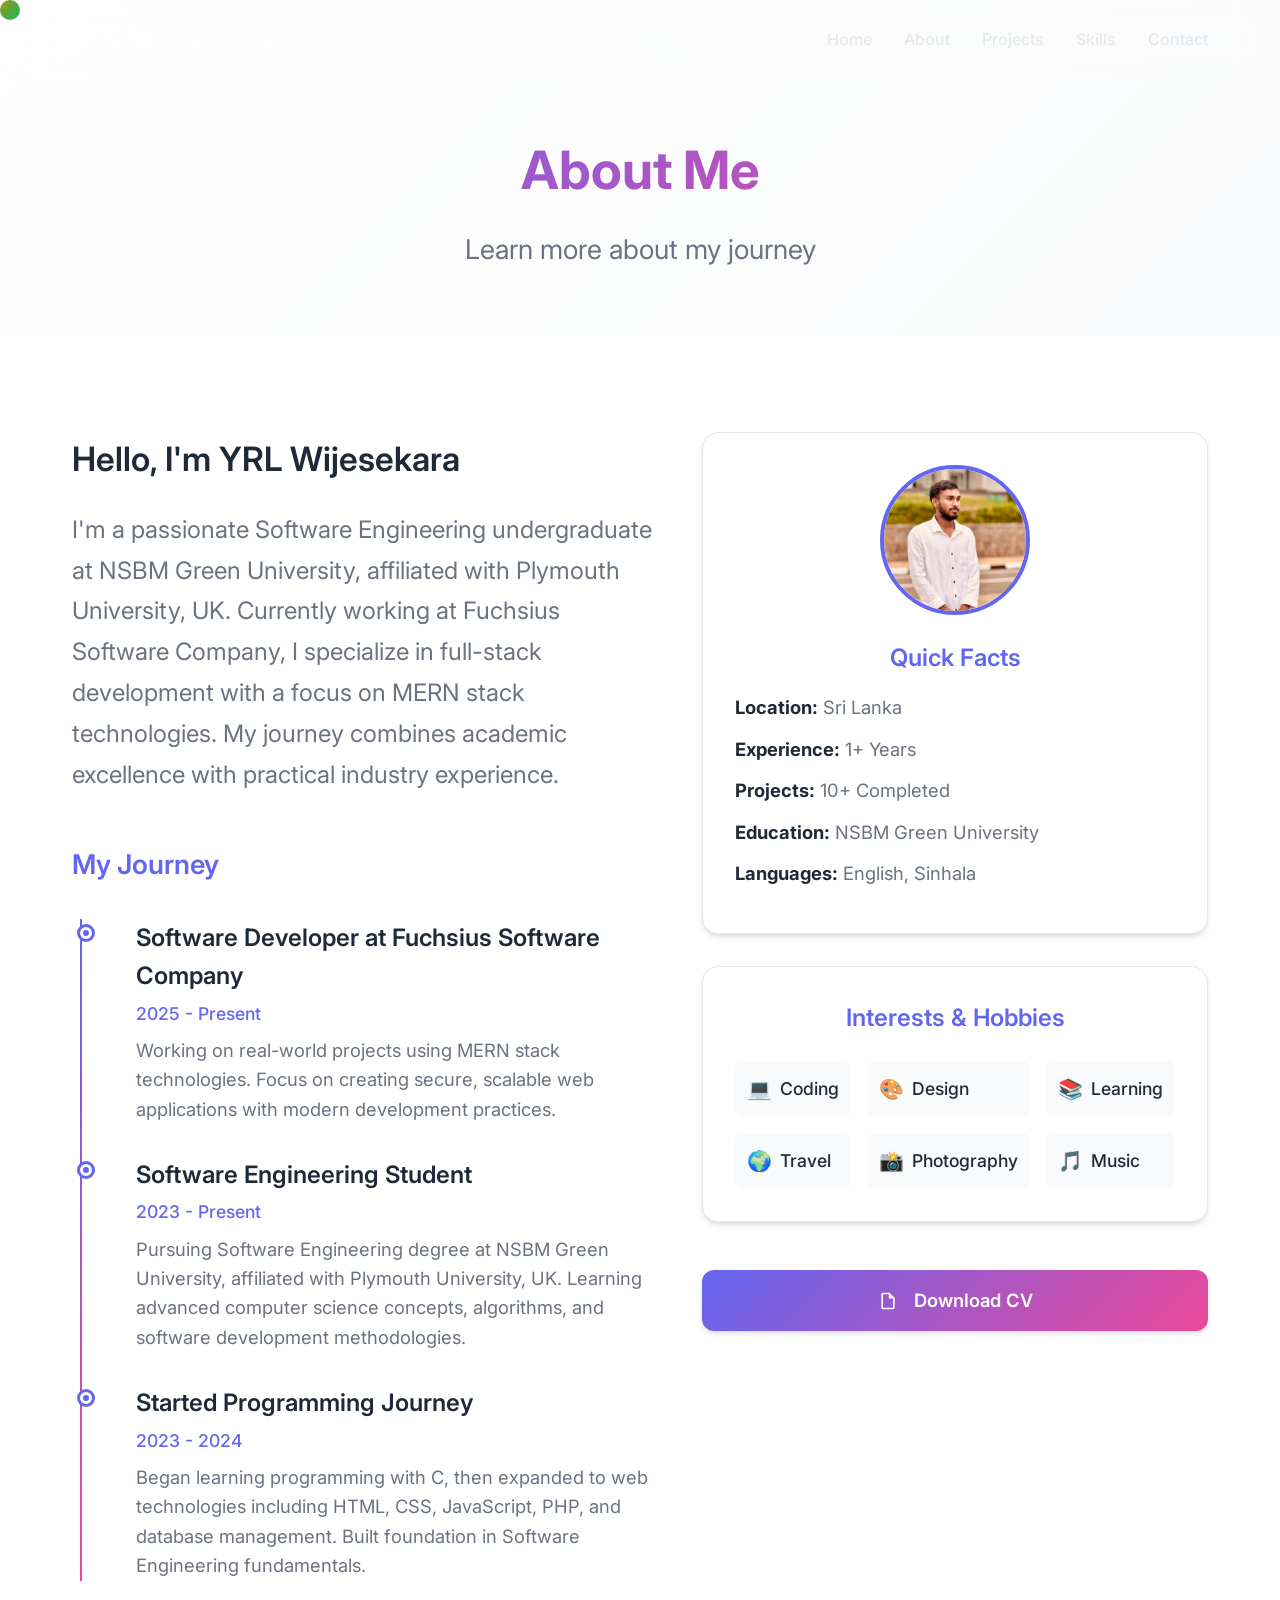
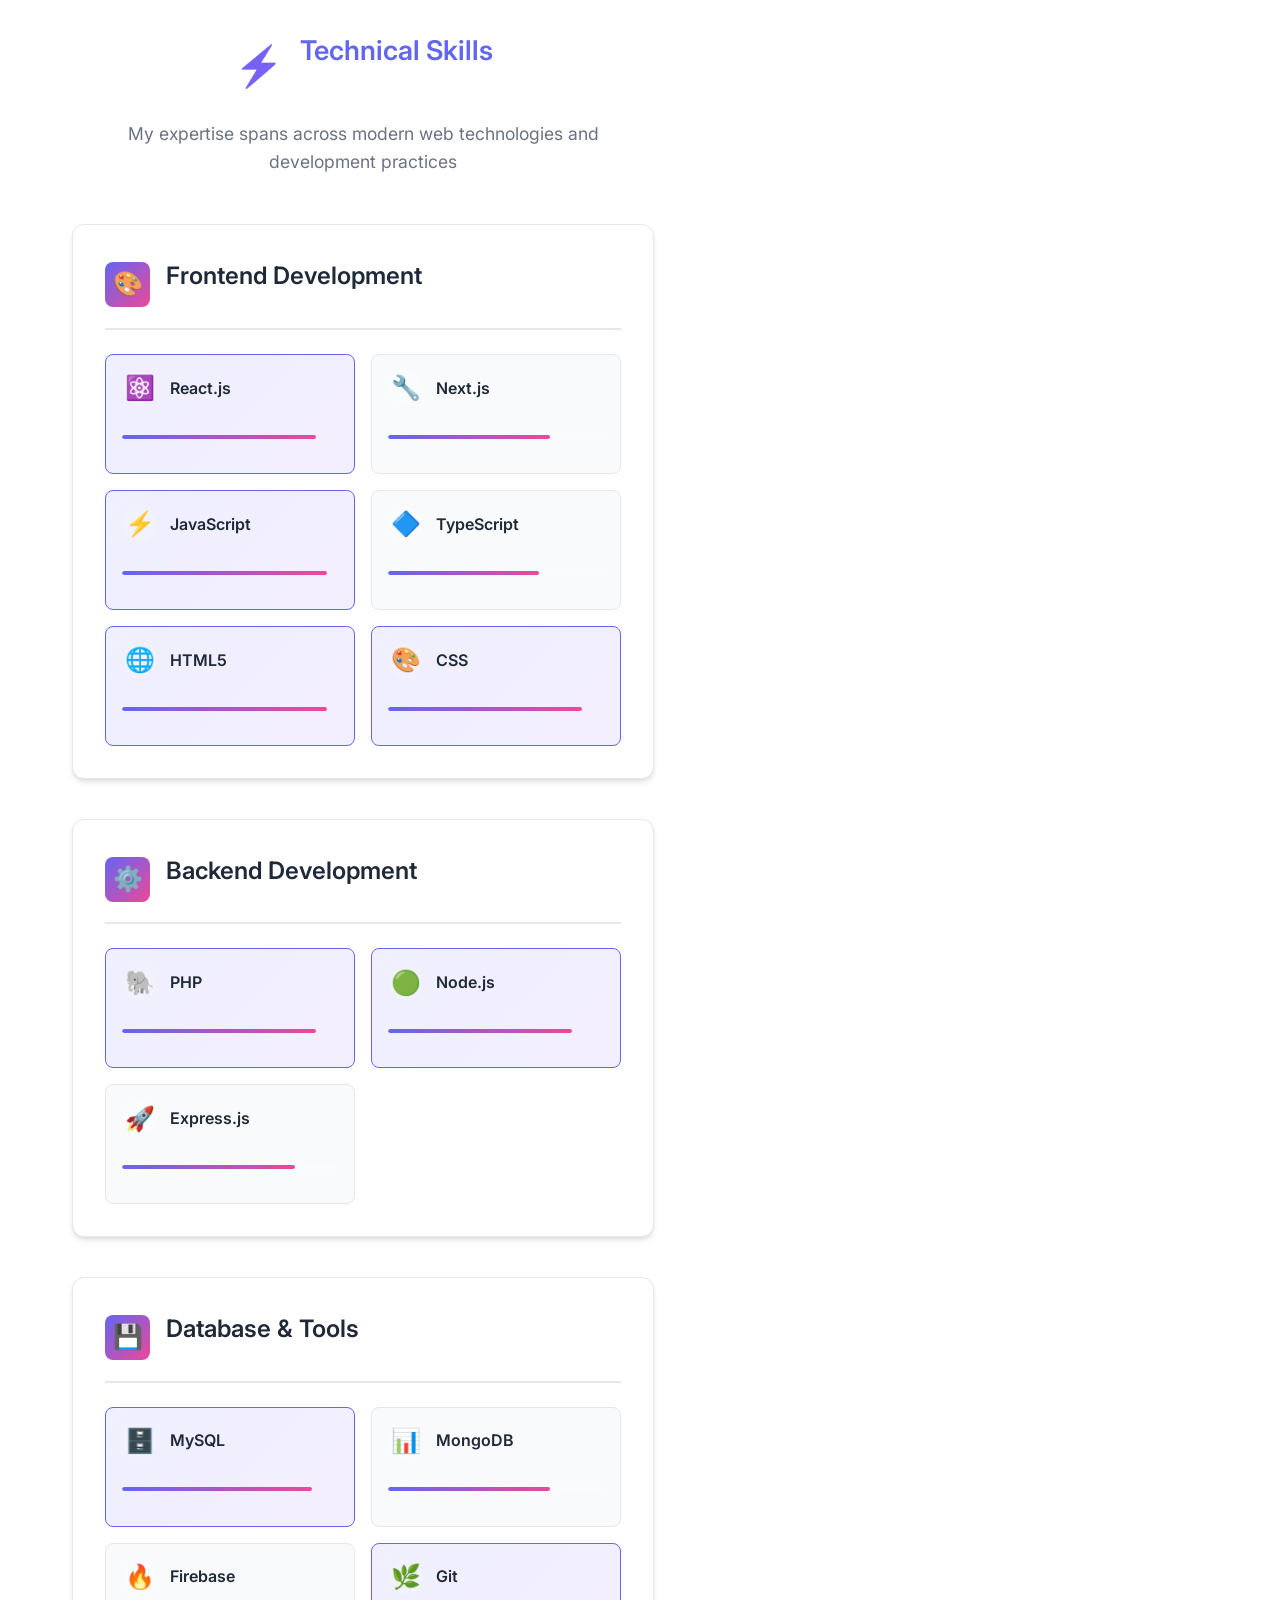
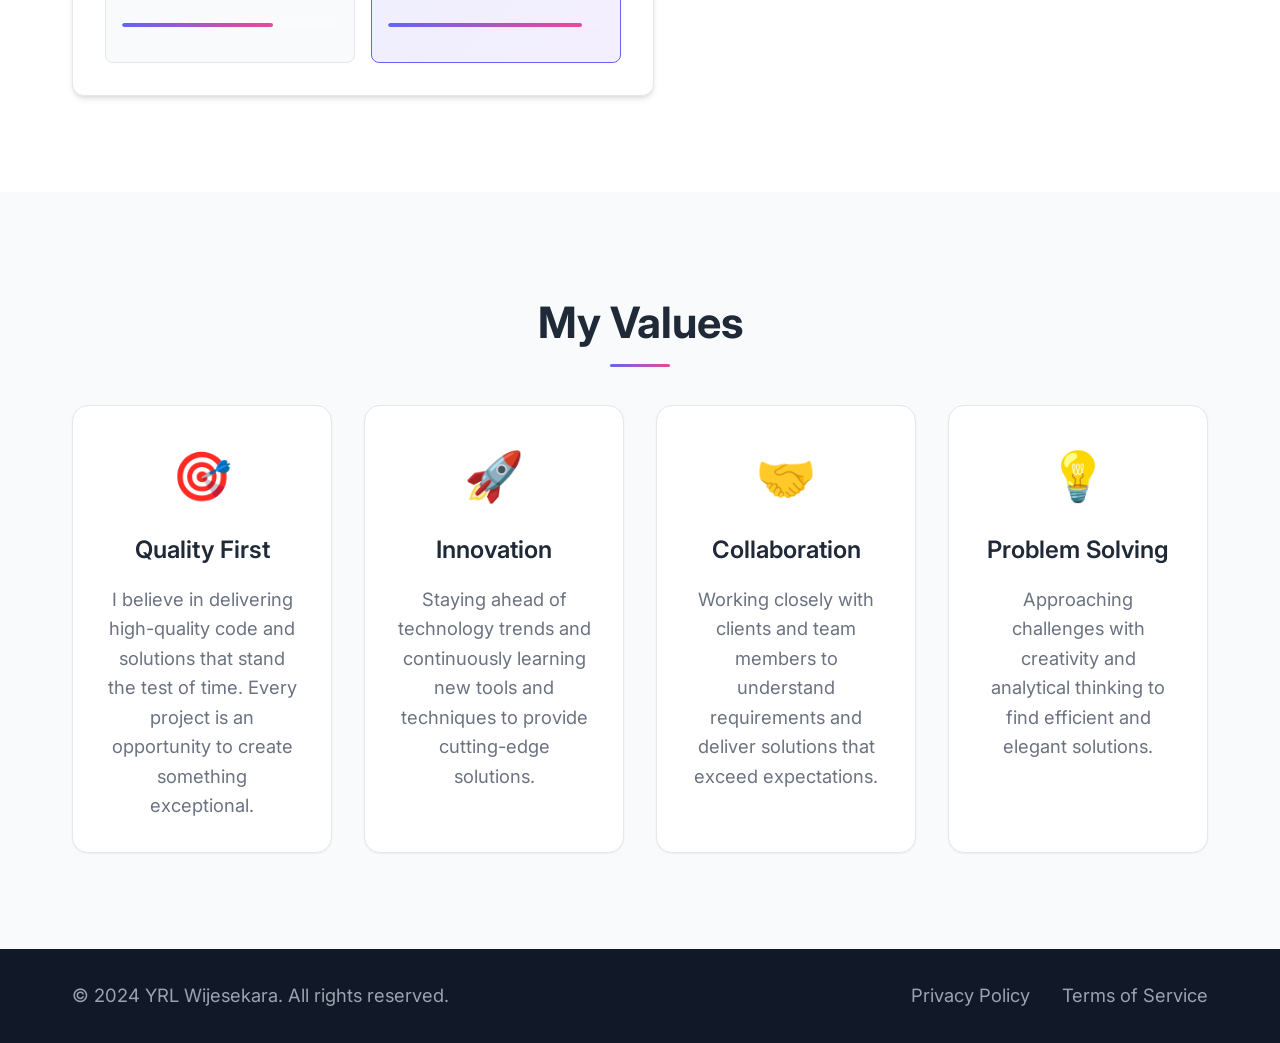
==== commit a0ad7531: "Update About section: refine subtitles, adjust timeline dates, and enhance skill names; add profile " ====
--- a/pages/about.html
+++ b/pages/about.html
@@ -36,7 +36,7 @@
             <div class="container">
                 <div class="page-hero-content">
                     <h1 class="page-title reveal-text">About Me</h1>
-                    <p class="page-subtitle reveal-text">Learn more about my journey and expertise</p>
+                    <p class="page-subtitle reveal-text">Learn more about my journey</p>
                 </div>
             </div>
         </section>
@@ -61,16 +61,16 @@
                                     <div class="timeline-dot"></div>
                                     <div class="timeline-content">
                                         <h4>Software Developer at Fuchsius Software Company</h4>
-                                        <span class="timeline-date">2023 - Present</span>
+                                        <span class="timeline-date">2025 - Present</span>
                                         <p>Working on real-world projects using MERN stack technologies. 
-                                           Focus on creating secure, scalable web applications and mobile solutions with modern development practices.</p>
+                                           Focus on creating secure, scalable web applications with modern development practices.</p>
                                     </div>
                                 </div>
                                 <div class="timeline-item">
                                     <div class="timeline-dot"></div>
                                     <div class="timeline-content">
                                         <h4>Software Engineering Student</h4>
-                                        <span class="timeline-date">2022 - Present</span>
+                                        <span class="timeline-date">2023 - Present</span>
                                         <p>Pursuing Software Engineering degree at NSBM Green University, affiliated with Plymouth University, UK. 
                                            Learning advanced computer science concepts, algorithms, and software development methodologies.</p>
                                     </div>
@@ -79,9 +79,9 @@
                                     <div class="timeline-dot"></div>
                                     <div class="timeline-content">
                                         <h4>Started Programming Journey</h4>
-                                        <span class="timeline-date">2020 - 2022</span>
+                                        <span class="timeline-date">2023 - 2024</span>
                                         <p>Began learning programming with C, then expanded to web technologies including HTML, CSS, JavaScript, 
-                                           PHP, and database management. Built foundation in computer science fundamentals.</p>
+                                           PHP, and database management. Built foundation in Software Engineering fundamentals.</p>
                                     </div>
                                 </div>
                             </div>
@@ -123,7 +123,7 @@
                                         <div class="skill-tag-enhanced primary">
                                             <div class="skill-content">
                                                 <span class="skill-icon">⚡</span>
-                                                <span class="skill-name">JavaScript ES6+</span>
+                                                <span class="skill-name">JavaScript</span>
                                             </div>
                                             <div class="skill-level-indicator">
                                                 <div class="level-bar" style="width: 95%"></div>
@@ -150,7 +150,7 @@
                                         <div class="skill-tag-enhanced primary">
                                             <div class="skill-content">
                                                 <span class="skill-icon">🎨</span>
-                                                <span class="skill-name">CSS3/SCSS</span>
+                                                <span class="skill-name">CSS</span>
                                             </div>
                                             <div class="skill-level-indicator">
                                                 <div class="level-bar" style="width: 90%"></div>
@@ -191,33 +191,6 @@
                                                 <div class="level-bar" style="width: 80%"></div>
                                             </div>
                                         </div>
-                                        <div class="skill-tag-enhanced">
-                                            <div class="skill-content">
-                                                <span class="skill-icon">🐍</span>
-                                                <span class="skill-name">Python</span>
-                                            </div>
-                                            <div class="skill-level-indicator">
-                                                <div class="level-bar" style="width: 70%"></div>
-                                            </div>
-                                        </div>
-                                        <div class="skill-tag-enhanced">
-                                            <div class="skill-content">
-                                                <span class="skill-icon">🔧</span>
-                                                <span class="skill-name">Laravel</span>
-                                            </div>
-                                            <div class="skill-level-indicator">
-                                                <div class="level-bar" style="width: 65%"></div>
-                                            </div>
-                                        </div>
-                                        <div class="skill-tag-enhanced">
-                                            <div class="skill-content">
-                                                <span class="skill-icon">🌐</span>
-                                                <span class="skill-name">REST APIs</span>
-                                            </div>
-                                            <div class="skill-level-indicator">
-                                                <div class="level-bar" style="width: 85%"></div>
-                                            </div>
-                                        </div>
                                     </div>
                                 </div>
                                 <div class="skill-category-detailed enhanced">
@@ -260,24 +233,6 @@
                                             </div>
                                             <div class="skill-level-indicator">
                                                 <div class="level-bar" style="width: 90%"></div>
-                                            </div>
-                                        </div>
-                                        <div class="skill-tag-enhanced">
-                                            <div class="skill-content">
-                                                <span class="skill-icon">🐳</span>
-                                                <span class="skill-name">Docker</span>
-                                            </div>
-                                            <div class="skill-level-indicator">
-                                                <div class="level-bar" style="width: 65%"></div>
-                                            </div>
-                                        </div>
-                                        <div class="skill-tag-enhanced">
-                                            <div class="skill-content">
-                                                <span class="skill-icon">☁️</span>
-                                                <span class="skill-name">AWS</span>
-                                            </div>
-                                            <div class="skill-level-indicator">
-                                                <div class="level-bar" style="width: 60%"></div>
                                             </div>
                                         </div>
                                     </div>
@@ -295,8 +250,8 @@
                                 <h3>Quick Facts</h3>
                                 <ul class="facts-list">
                                     <li><strong>Location:</strong> Sri Lanka</li>
-                                    <li><strong>Experience:</strong> 2+ Years</li>
-                                    <li><strong>Projects:</strong> 15+ Completed</li>
+                                    <li><strong>Experience:</strong> 1+ Years</li>
+                                    <li><strong>Projects:</strong> 10+ Completed</li>
                                     <li><strong>Education:</strong> NSBM Green University</li>
                                     <li><strong>Languages:</strong> English, Sinhala</li>
                                 </ul>
--- a/styles.css
+++ b/styles.css
@@ -1469,6 +1469,13 @@
   border: 4px solid var(--primary-color);
 }
 
+.profile-image img {
+  width: 100%;
+  height: 100%;
+  object-fit: cover;
+  object-position: center;
+}
+
 .profile-info h3 {
   font-size: var(--font-size-lg);
   font-weight: 600;
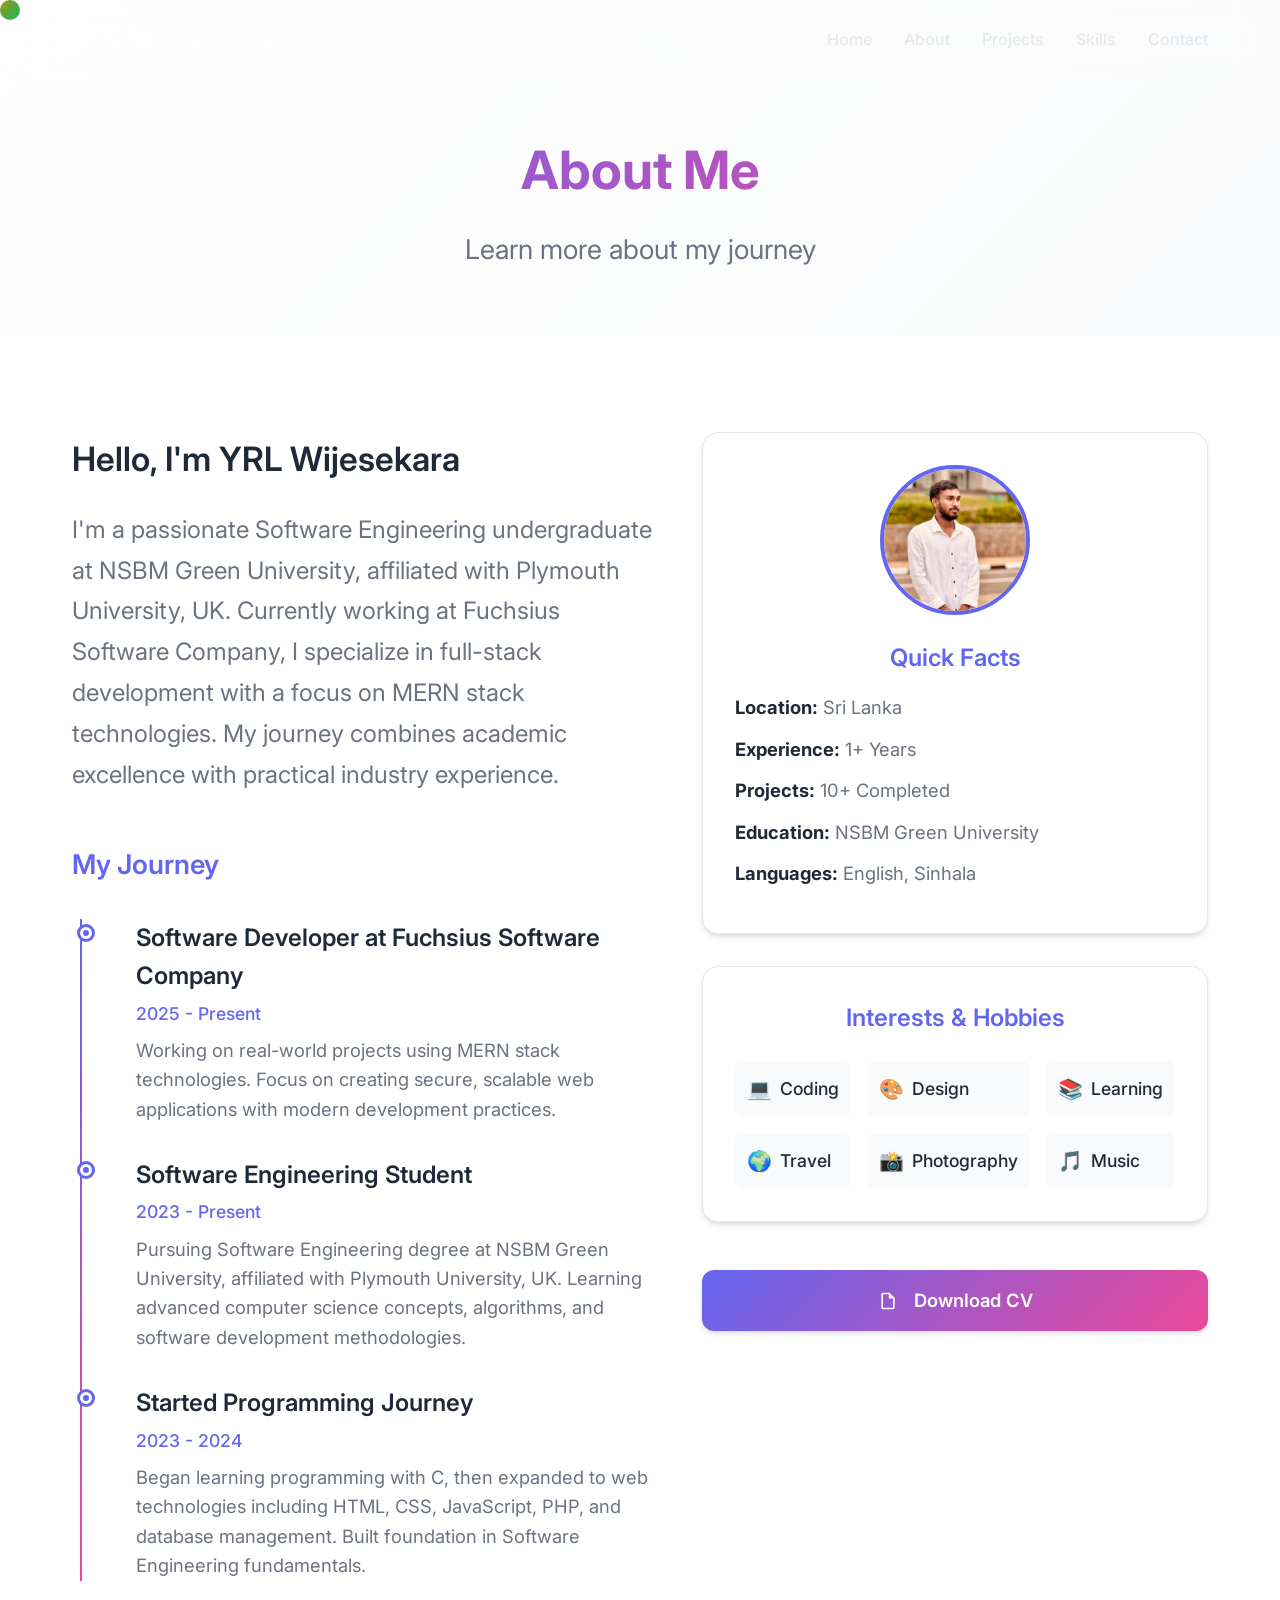
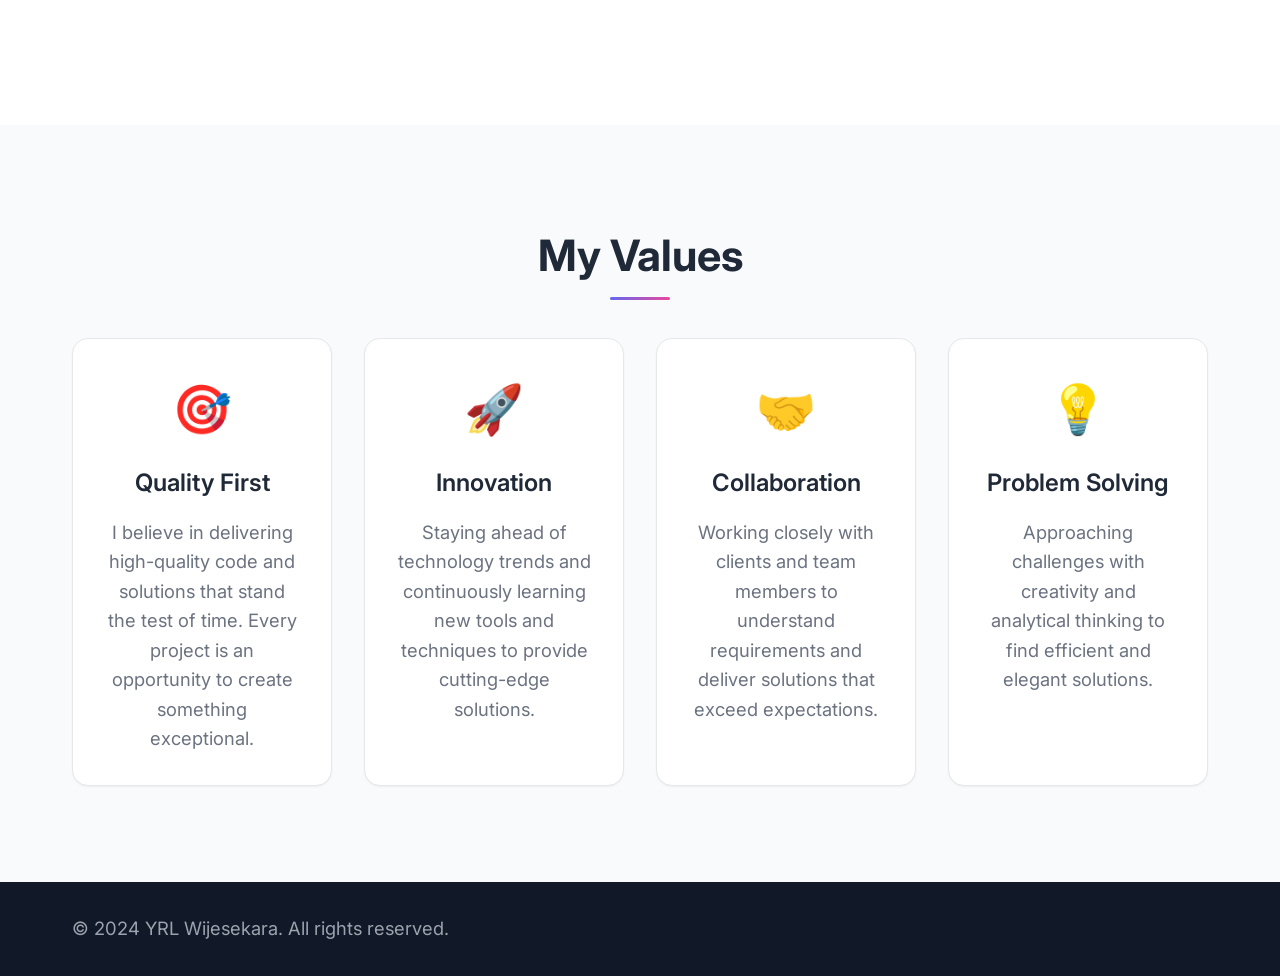
==== commit f2d8fce2: "Refactor skills section: remove detailed skill categories and enhance layout for simplicity" ====
--- a/pages/about.html
+++ b/pages/about.html
@@ -87,158 +87,6 @@
                             </div>
                         </div>
 
-                        <div class="skills-detailed reveal-text">
-                            <div class="skills-header">
-                                <div class="skills-title-container">
-                                    <div class="skills-icon">⚡</div>
-                                    <h3>Technical Skills</h3>
-                                </div>
-                                <p class="skills-description">My expertise spans across modern web technologies and development practices</p>
-                            </div>
-                            <div class="skills-categories-enhanced">
-                                <div class="skill-category-detailed enhanced">
-                                    <div class="category-header-enhanced">
-                                        <div class="category-icon-enhanced">🎨</div>
-                                        <h4>Frontend Development</h4>
-                                    </div>
-                                    <div class="skills-list-enhanced">
-                                        <div class="skill-tag-enhanced primary">
-                                            <div class="skill-content">
-                                                <span class="skill-icon">⚛️</span>
-                                                <span class="skill-name">React.js</span>
-                                            </div>
-                                            <div class="skill-level-indicator">
-                                                <div class="level-bar" style="width: 90%"></div>
-                                            </div>
-                                        </div>
-                                        <div class="skill-tag-enhanced">
-                                            <div class="skill-content">
-                                                <span class="skill-icon">🔧</span>
-                                                <span class="skill-name">Next.js</span>
-                                            </div>
-                                            <div class="skill-level-indicator">
-                                                <div class="level-bar" style="width: 75%"></div>
-                                            </div>
-                                        </div>
-                                        <div class="skill-tag-enhanced primary">
-                                            <div class="skill-content">
-                                                <span class="skill-icon">⚡</span>
-                                                <span class="skill-name">JavaScript</span>
-                                            </div>
-                                            <div class="skill-level-indicator">
-                                                <div class="level-bar" style="width: 95%"></div>
-                                            </div>
-                                        </div>
-                                        <div class="skill-tag-enhanced">
-                                            <div class="skill-content">
-                                                <span class="skill-icon">🔷</span>
-                                                <span class="skill-name">TypeScript</span>
-                                            </div>
-                                            <div class="skill-level-indicator">
-                                                <div class="level-bar" style="width: 70%"></div>
-                                            </div>
-                                        </div>
-                                        <div class="skill-tag-enhanced primary">
-                                            <div class="skill-content">
-                                                <span class="skill-icon">🌐</span>
-                                                <span class="skill-name">HTML5</span>
-                                            </div>
-                                            <div class="skill-level-indicator">
-                                                <div class="level-bar" style="width: 95%"></div>
-                                            </div>
-                                        </div>
-                                        <div class="skill-tag-enhanced primary">
-                                            <div class="skill-content">
-                                                <span class="skill-icon">🎨</span>
-                                                <span class="skill-name">CSS</span>
-                                            </div>
-                                            <div class="skill-level-indicator">
-                                                <div class="level-bar" style="width: 90%"></div>
-                                            </div>
-                                        </div>
-                                    </div>
-                                </div>
-                                <div class="skill-category-detailed enhanced">
-                                    <div class="category-header-enhanced">
-                                        <div class="category-icon-enhanced">⚙️</div>
-                                        <h4>Backend Development</h4>
-                                    </div>
-                                    <div class="skills-list-enhanced">
-                                        <div class="skill-tag-enhanced primary">
-                                            <div class="skill-content">
-                                                <span class="skill-icon">🐘</span>
-                                                <span class="skill-name">PHP</span>
-                                            </div>
-                                            <div class="skill-level-indicator">
-                                                <div class="level-bar" style="width: 90%"></div>
-                                            </div>
-                                        </div>
-                                        <div class="skill-tag-enhanced primary">
-                                            <div class="skill-content">
-                                                <span class="skill-icon">🟢</span>
-                                                <span class="skill-name">Node.js</span>
-                                            </div>
-                                            <div class="skill-level-indicator">
-                                                <div class="level-bar" style="width: 85%"></div>
-                                            </div>
-                                        </div>
-                                        <div class="skill-tag-enhanced">
-                                            <div class="skill-content">
-                                                <span class="skill-icon">🚀</span>
-                                                <span class="skill-name">Express.js</span>
-                                            </div>
-                                            <div class="skill-level-indicator">
-                                                <div class="level-bar" style="width: 80%"></div>
-                                            </div>
-                                        </div>
-                                    </div>
-                                </div>
-                                <div class="skill-category-detailed enhanced">
-                                    <div class="category-header-enhanced">
-                                        <div class="category-icon-enhanced">💾</div>
-                                        <h4>Database & Tools</h4>
-                                    </div>
-                                    <div class="skills-list-enhanced">
-                                        <div class="skill-tag-enhanced primary">
-                                            <div class="skill-content">
-                                                <span class="skill-icon">🗄️</span>
-                                                <span class="skill-name">MySQL</span>
-                                            </div>
-                                            <div class="skill-level-indicator">
-                                                <div class="level-bar" style="width: 88%"></div>
-                                            </div>
-                                        </div>
-                                        <div class="skill-tag-enhanced">
-                                            <div class="skill-content">
-                                                <span class="skill-icon">📊</span>
-                                                <span class="skill-name">MongoDB</span>
-                                            </div>
-                                            <div class="skill-level-indicator">
-                                                <div class="level-bar" style="width: 75%"></div>
-                                            </div>
-                                        </div>
-                                        <div class="skill-tag-enhanced">
-                                            <div class="skill-content">
-                                                <span class="skill-icon">🔥</span>
-                                                <span class="skill-name">Firebase</span>
-                                            </div>
-                                            <div class="skill-level-indicator">
-                                                <div class="level-bar" style="width: 70%"></div>
-                                            </div>
-                                        </div>
-                                        <div class="skill-tag-enhanced primary">
-                                            <div class="skill-content">
-                                                <span class="skill-icon">🌿</span>
-                                                <span class="skill-name">Git</span>
-                                            </div>
-                                            <div class="skill-level-indicator">
-                                                <div class="level-bar" style="width: 90%"></div>
-                                            </div>
-                                        </div>
-                                    </div>
-                                </div>
-                            </div>
-                        </div>
                     </div>
                     
                     <div class="about-sidebar">
@@ -334,10 +182,7 @@
         <div class="container">
             <div class="footer-content">
                 <p>&copy; 2024 YRL Wijesekara. All rights reserved.</p>
-                <div class="footer-links">
-                    <a href="#" class="footer-link">Privacy Policy</a>
-                    <a href="#" class="footer-link">Terms of Service</a>
-                </div>
+                
             </div>
         </div>
     </footer>
--- a/styles.css
+++ b/styles.css
@@ -977,129 +977,7 @@
   margin: 0 auto;
 }
 
-.skills-categories-enhanced {
-  display: grid;
-  gap: 2.5rem;
-  margin-top: 2rem;
-}
-
-.skill-category-detailed.enhanced {
-  background: var(--surface);
-  border-radius: var(--border-radius-lg);
-  padding: 2rem;
-  box-shadow: var(--shadow-md);
-  border: 1px solid var(--border-color);
-  transition: all var(--transition-normal);
-}
-
-.skill-category-detailed.enhanced:hover {
-  transform: translateY(-5px);
-  box-shadow: var(--shadow-lg);
-}
-
-.category-header-enhanced {
-  display: flex;
-  align-items: center;
-  gap: 1rem;
-  margin-bottom: 1.5rem;
-  padding-bottom: 1rem;
-  border-bottom: 2px solid var(--border-color);
-}
-
-.category-icon-enhanced {
-  font-size: 1.5rem;
-  width: 45px;
-  height: 45px;
-  display: flex;
-  align-items: center;
-  justify-content: center;
-  background: linear-gradient(135deg, var(--primary-color), var(--secondary-color));
-  border-radius: var(--border-radius-md);
-  color: white;
-  flex-shrink: 0;
-  overflow: hidden;
-}
-
-.category-header-enhanced h4 {
-  margin: 0;
-  font-size: 1.3rem;
-  font-weight: 600;
-  color: var(--text-primary);
-}
-
-.skills-list-enhanced {
-  display: grid;
-  grid-template-columns: repeat(auto-fit, minmax(200px, 1fr));
-  gap: 1rem;
-}
-
-.skill-tag-enhanced {
-  background: var(--bg-secondary);
-  border: 1px solid var(--border-color);
-  border-radius: var(--border-radius-md);
-  padding: 1rem;
-  display: flex;
-  flex-direction: column;
-  gap: 0.8rem;
-  transition: all var(--transition-normal);
-  position: relative;
-  overflow: hidden;
-  min-height: 120px;
-}
-
-.skill-tag-enhanced.primary {
-  background: linear-gradient(135deg, rgba(99, 102, 241, 0.1), rgba(139, 92, 246, 0.1));
-  border-color: var(--primary-color);
-  color: var(--primary-color);
-}
-
-.skill-tag-enhanced:hover {
-  transform: translateY(-2px);
-  box-shadow: var(--shadow-md);
-  border-color: var(--primary-color);
-}
-
-.skill-tag-enhanced .skill-content {
-  display: flex;
-  align-items: center;
-  gap: 0.8rem;
-  margin-bottom: 0.5rem;
-}
-
-.skill-tag-enhanced .skill-icon {
-  font-size: 1.5rem;
-  width: 35px;
-  height: 35px;
-  display: flex;
-  align-items: center;
-  justify-content: center;
-  background: rgba(255, 255, 255, 0.1);
-  border-radius: 50%;
-  flex-shrink: 0;
-}
-
-.skill-tag-enhanced .skill-name {
-  font-weight: 600;
-  font-size: 1rem;
-  color: var(--text-primary);
-  flex-grow: 1;
-}
-
-.skill-level-indicator {
-  width: 100%;
-  height: 4px;
-  background: rgba(255, 255, 255, 0.1);
-  border-radius: 2px;
-  margin-top: 0.5rem;
-  overflow: hidden;
-}
-
-.level-bar {
-  height: 100%;
-  background: linear-gradient(90deg, var(--primary-color), var(--secondary-color));
-  border-radius: 2px;
-  transition: width 0.8s ease;
-}
+
 
 /* Fix Tech Icons Overflow in Skills Page */
 .tech-categories {
@@ -1219,20 +1097,6 @@
 }
 
 @media (max-width: 480px) {
-  .skills-categories-enhanced {
-    gap: 1.5rem;
-  }
-  
-  .skill-category-detailed.enhanced {
-    padding: 1.5rem;
-  }
-  
-  .category-header-enhanced {
-    flex-direction: column;
-    text-align: center;
-    gap: 0.8rem;
-  }
-  
   .tech-icons {
     grid-template-columns: 1fr;
   }
@@ -1392,18 +1256,23 @@
   color: var(--primary-color);
 }
 
+.skills-detailed {
+  max-width: 1000px;
+  margin: 0 auto;
+}
+
 .skills-categories {
   display: grid;
-  grid-template-columns: repeat(2, 1fr);
+  grid-template-columns: 1fr;
   gap: 2rem;
-  max-width: 1000px;
+  max-width: 800px;
   margin: 0 auto;
 }
 
 .skills-categories .skill-category-detailed:nth-child(3) {
-  grid-column: 1 / -1;
-  max-width: 500px;
-  margin: 0 auto;
+  grid-column: 1;
+  max-width: none;
+  margin: 0;
 }
 
 .skill-category-detailed {
@@ -2633,6 +2502,15 @@
     grid-template-columns: 1fr;
   }
   
+  .about-grid-detailed {
+    grid-template-columns: 1fr;
+    gap: 2rem;
+  }
+  
+  .about-sidebar {
+    order: -1;
+  }
+  
   .social-grid {
     grid-template-columns: 1fr 1fr;
   }
